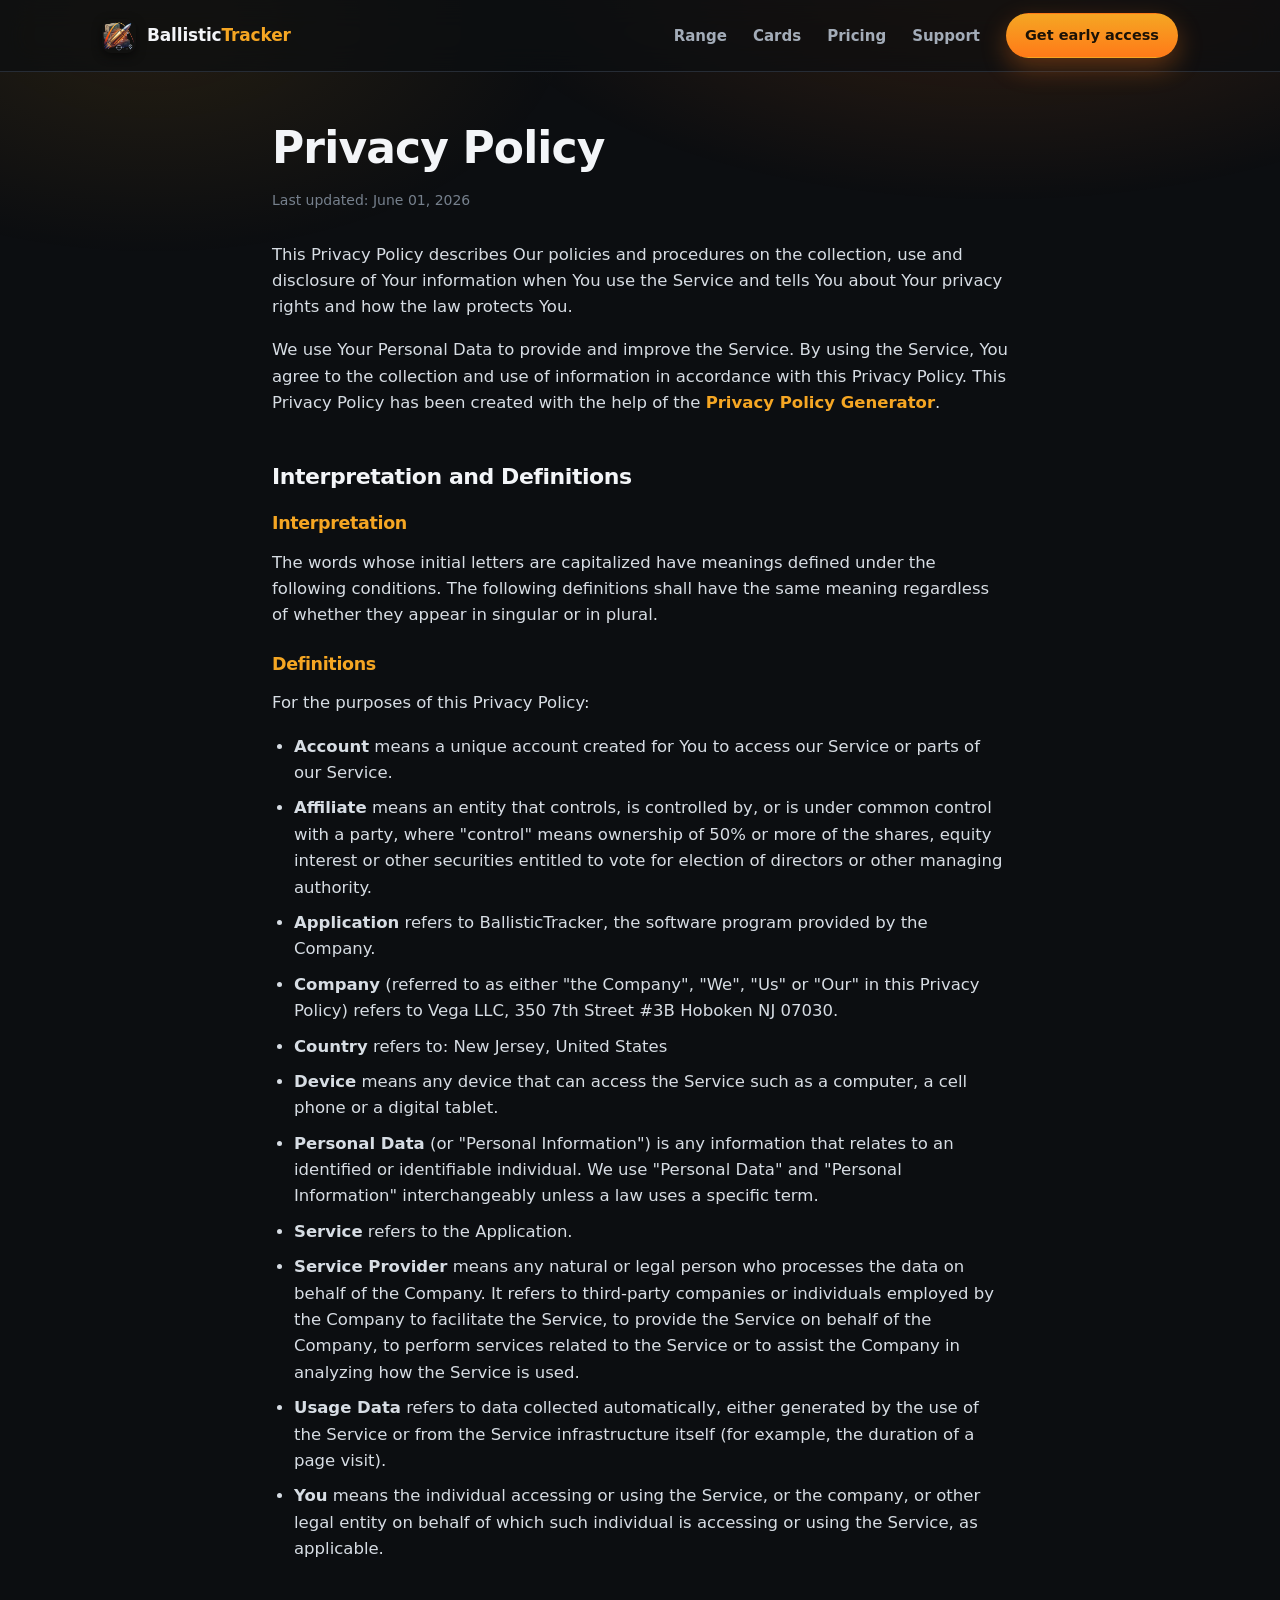
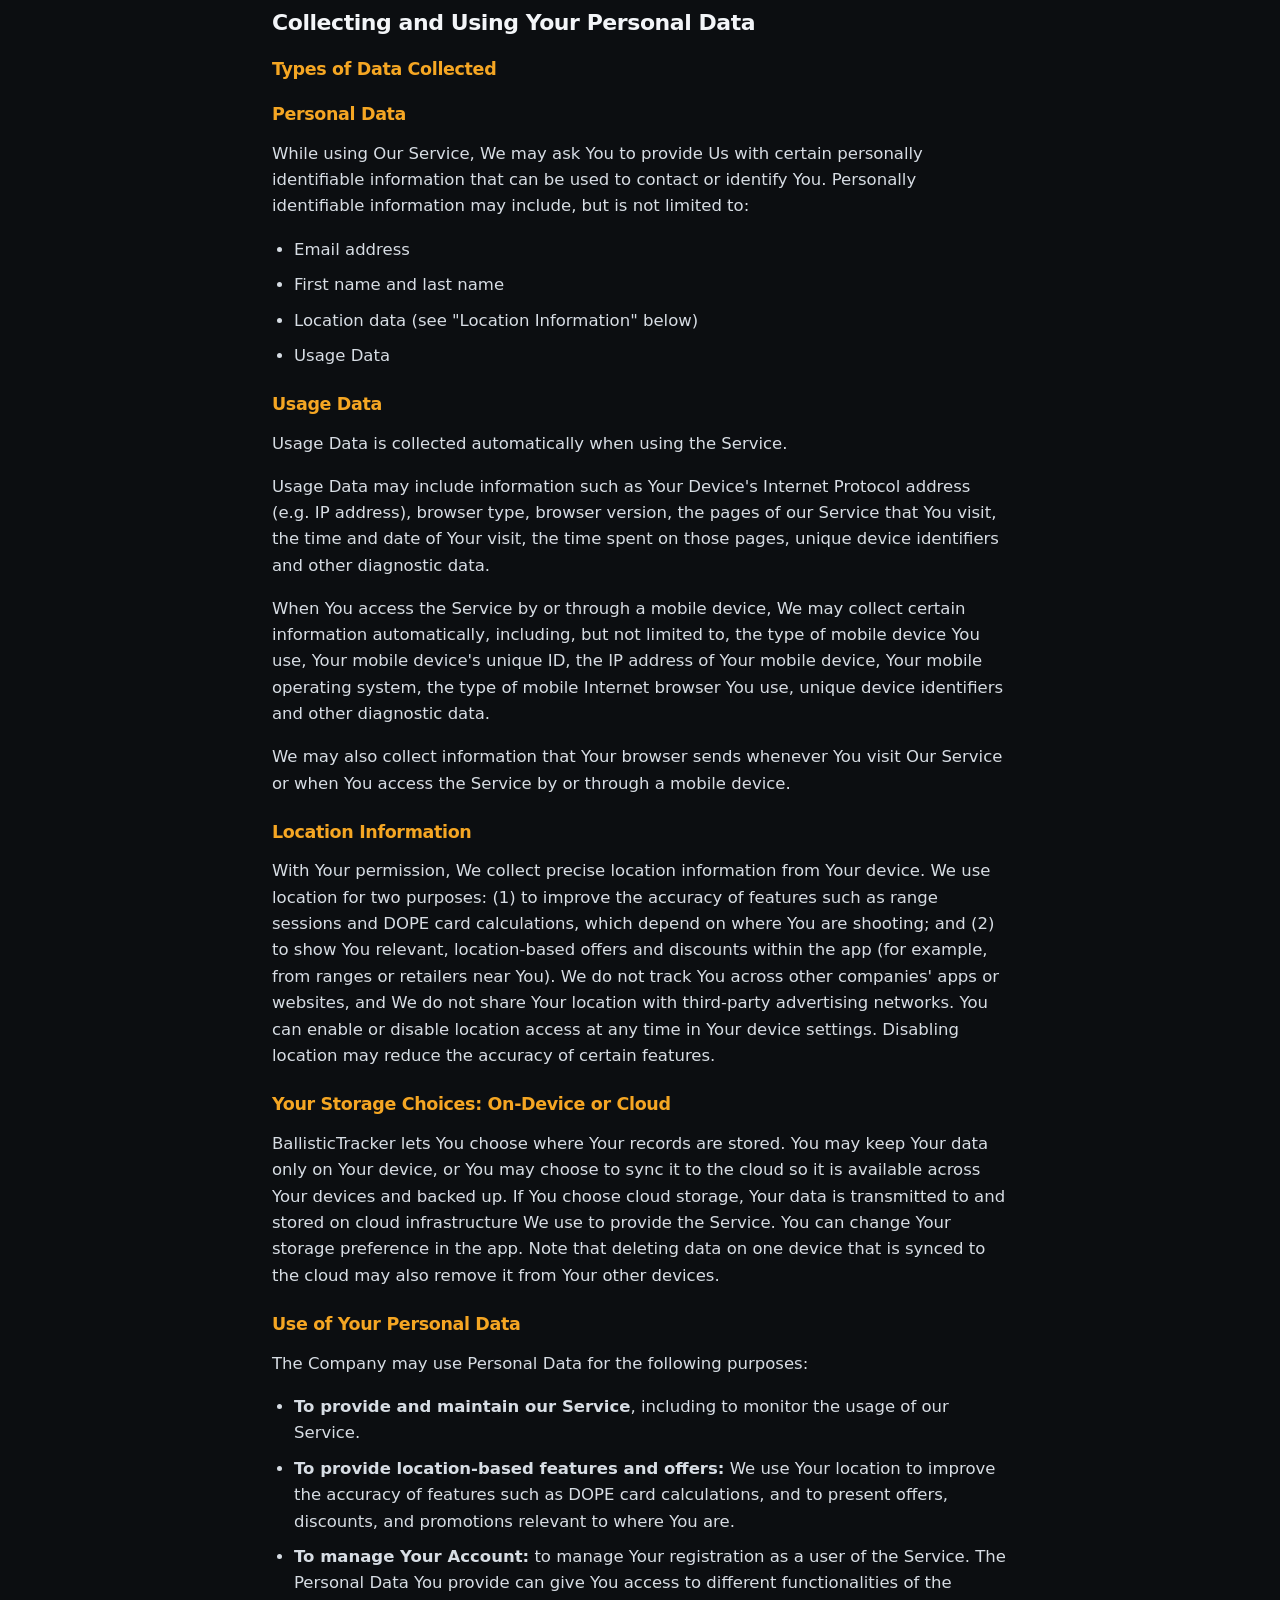
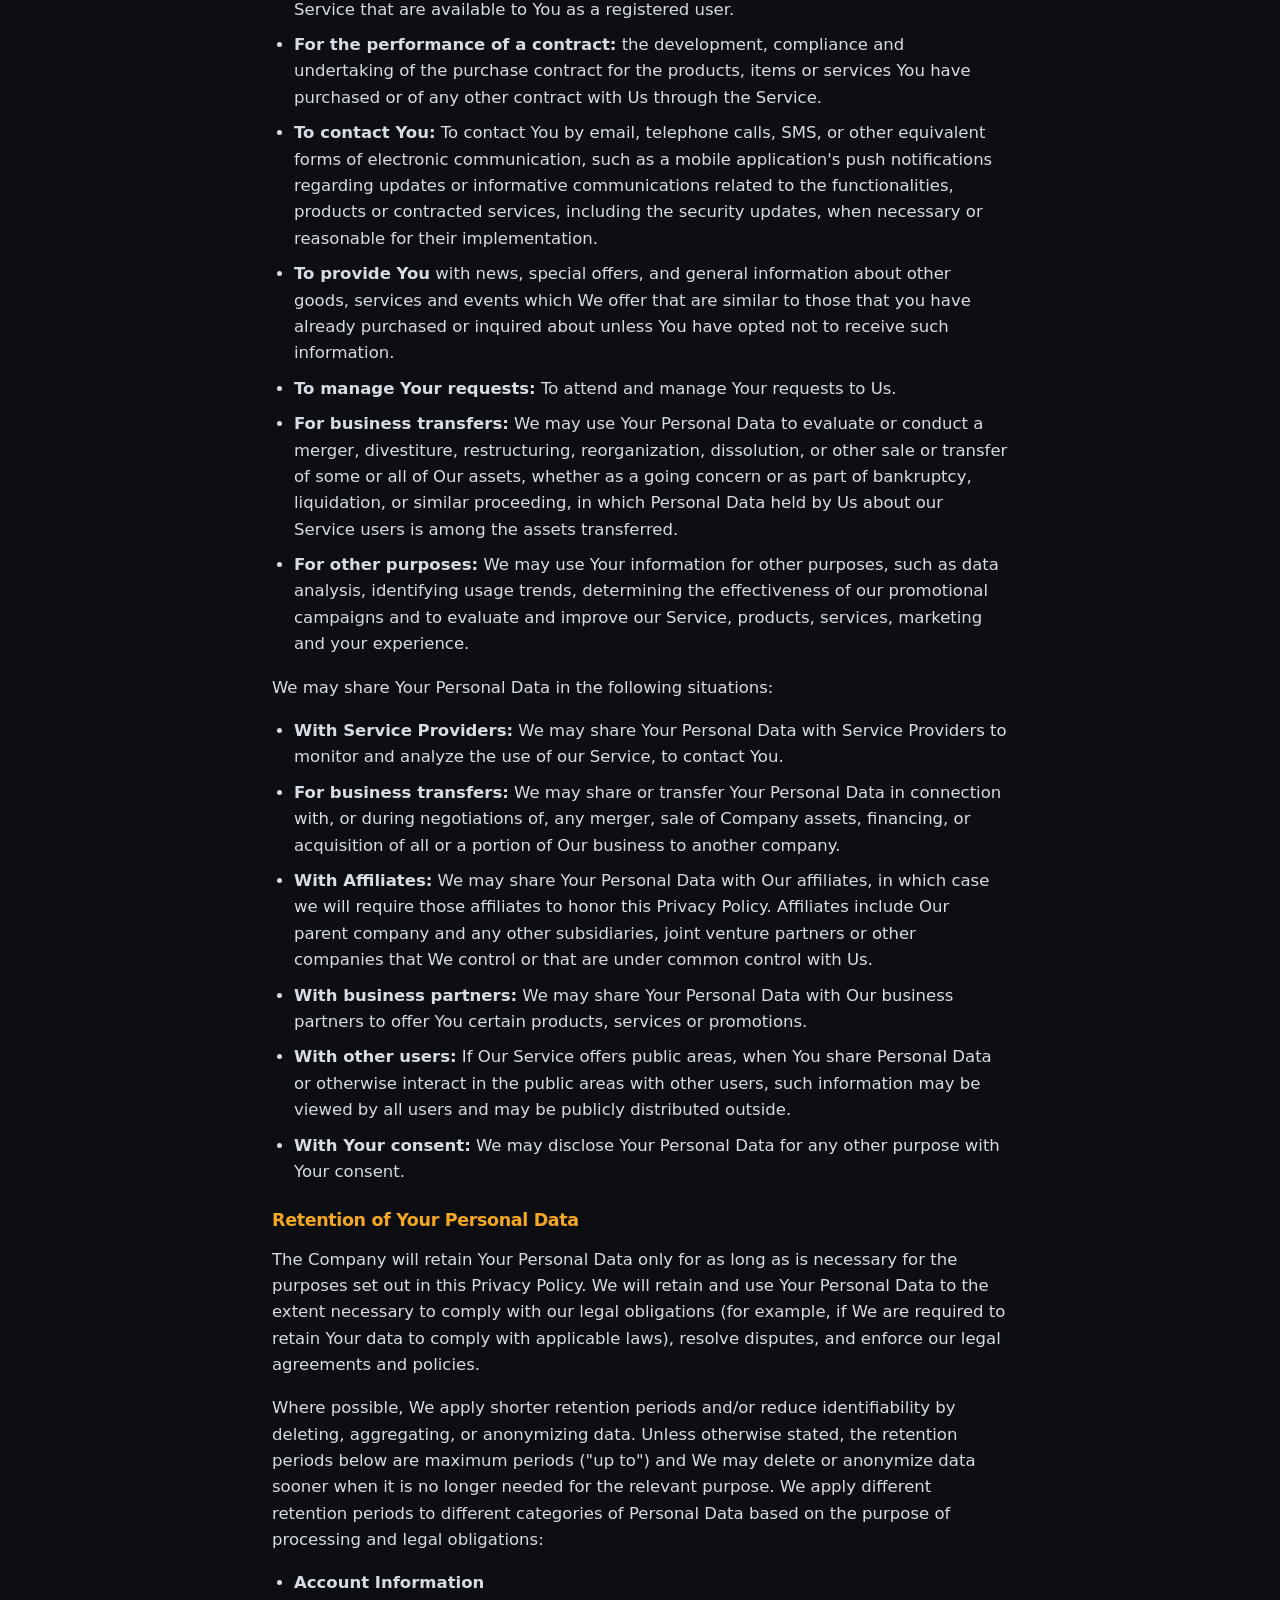
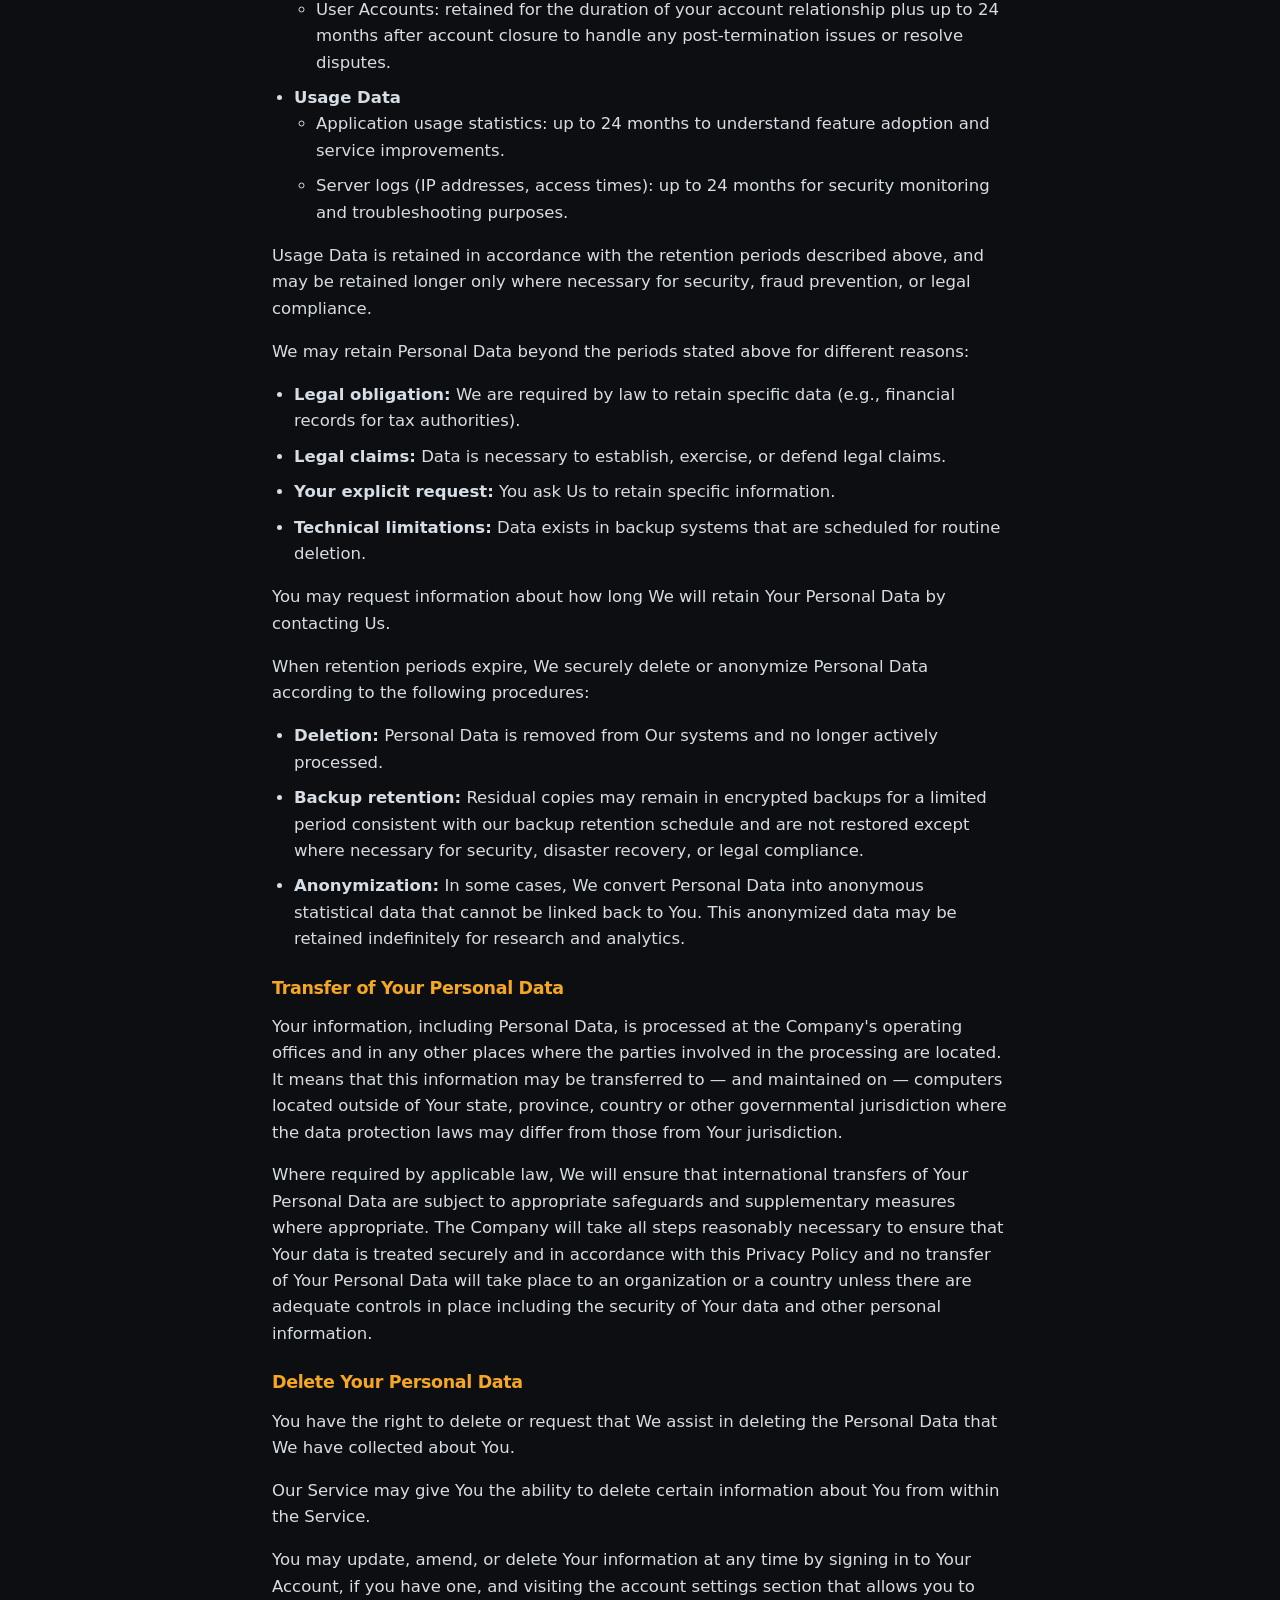
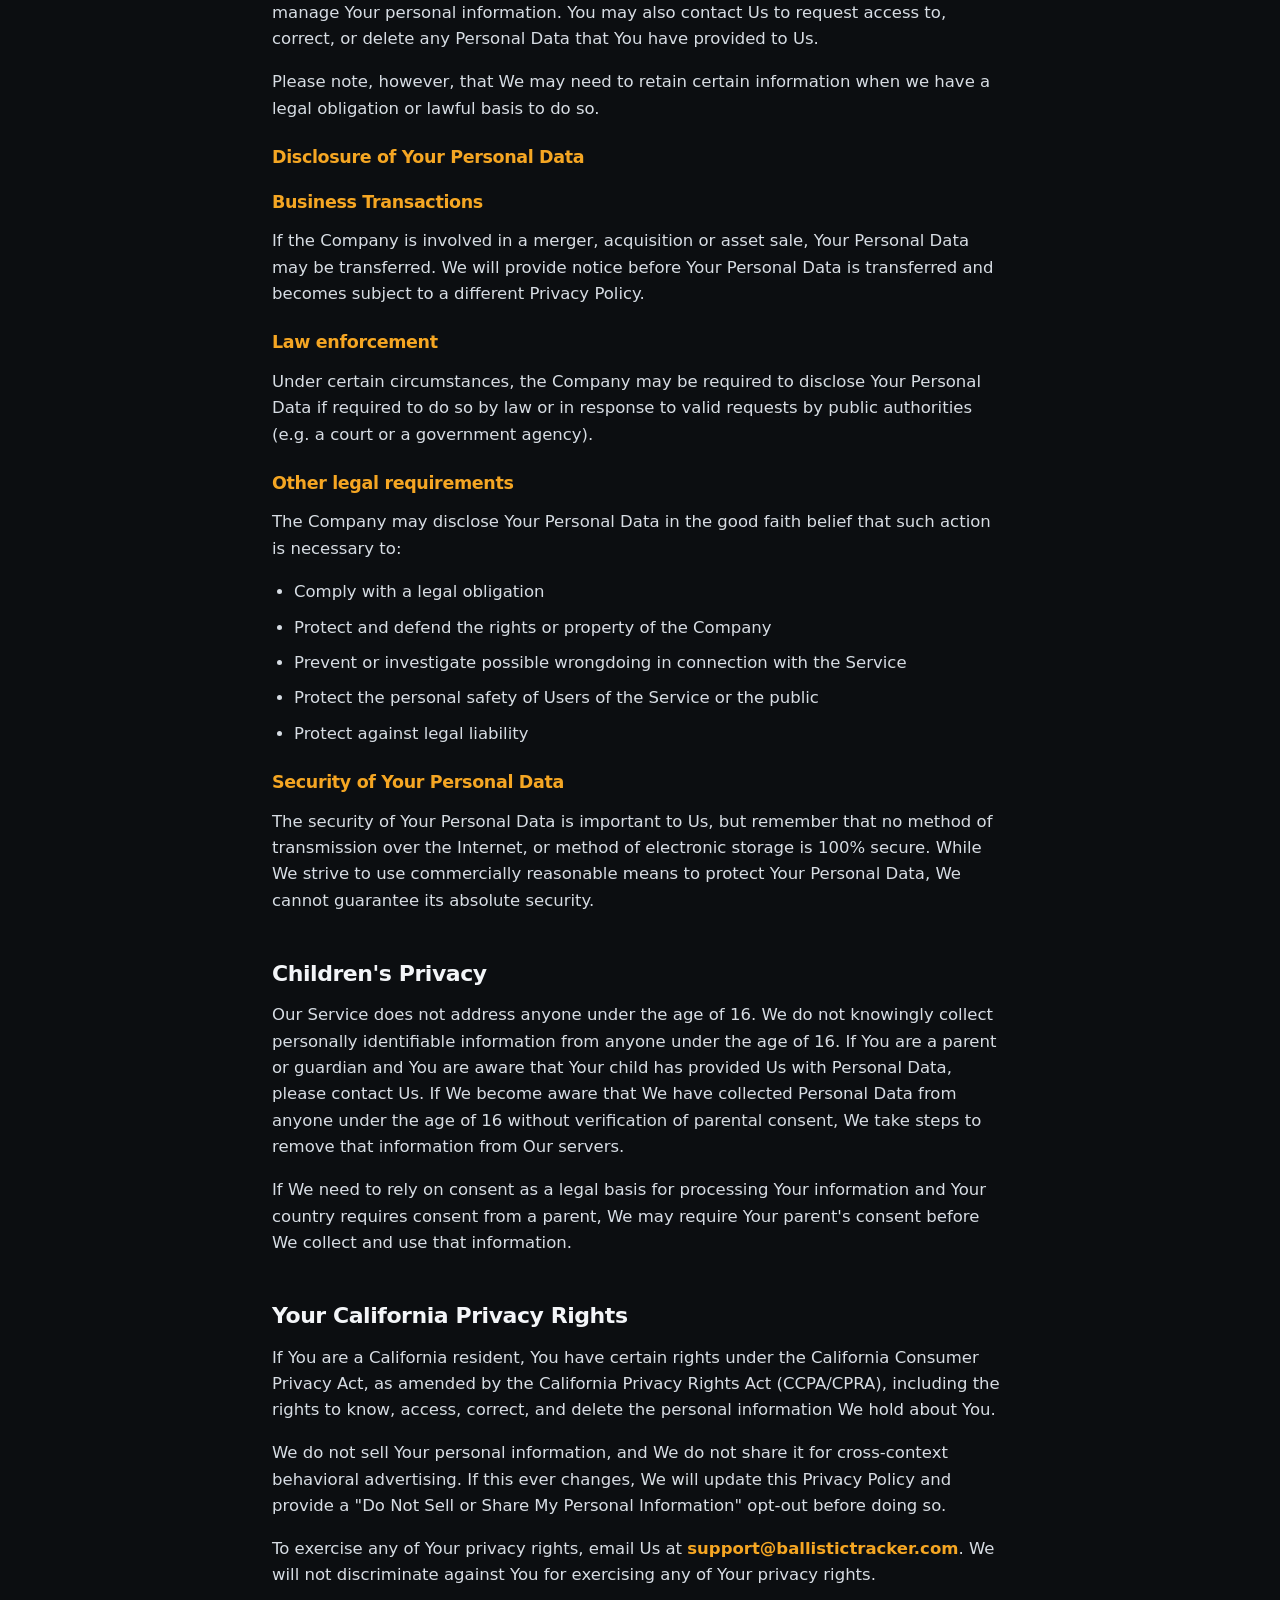
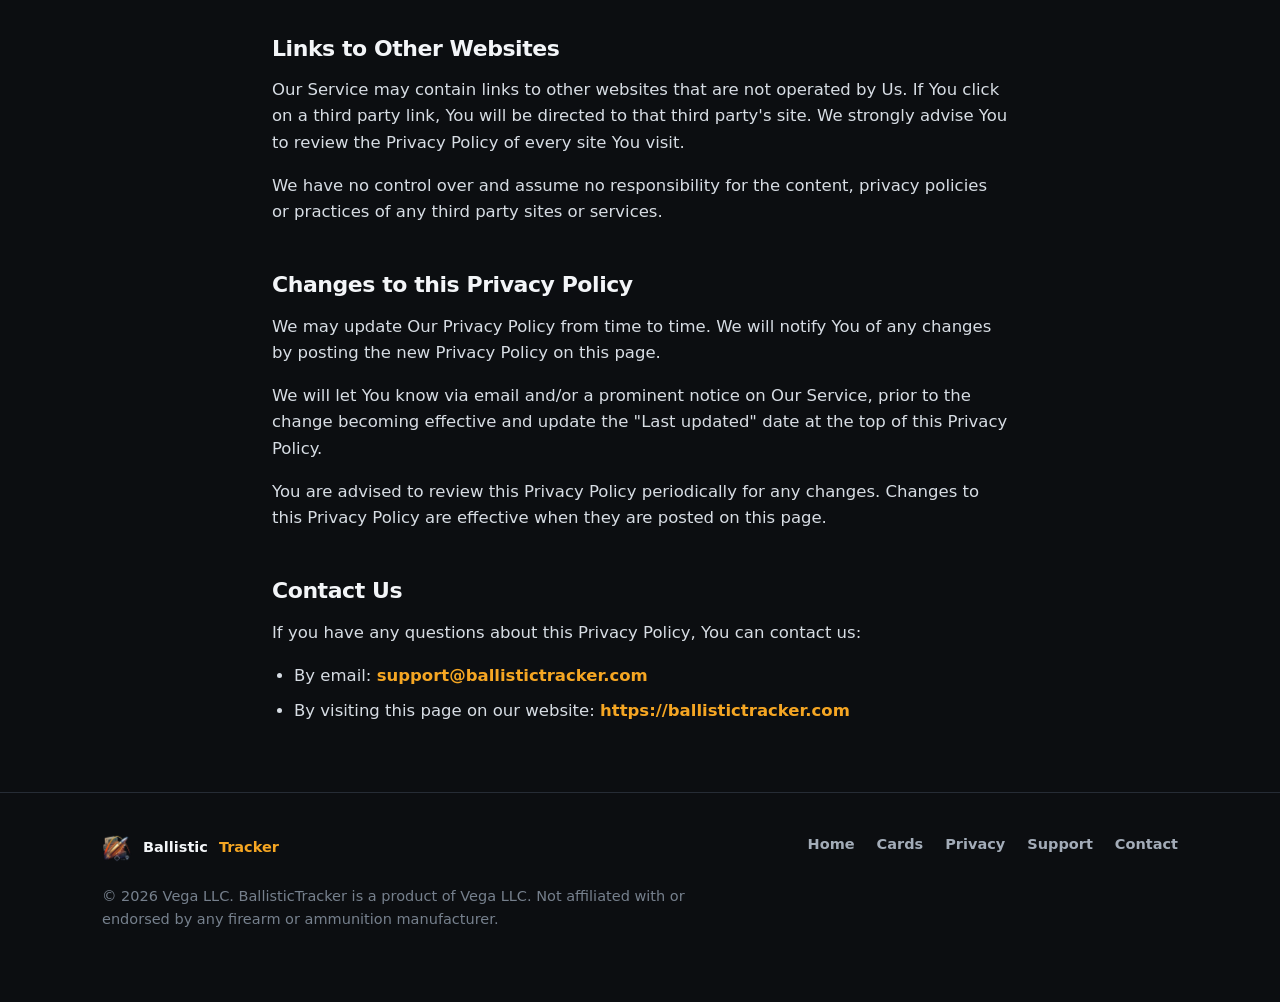
==== privacy.html @ 79dda06a "Relaunch site around range sessions, DOPE cards, and a pre-launch waitlist - Hero: "Your DOPE, prove" ====
<!DOCTYPE html>
<html lang="en">
<head>
  <meta charset="UTF-8" />
  <meta name="viewport" content="width=device-width, initial-scale=1" />
  <title>Privacy Policy — BallisticTracker</title>
  <meta name="description" content="BallisticTracker Privacy Policy — how Vega LLC collects, uses, retains, and protects your information when you use the app." />
  <meta name="theme-color" content="#0c0e11" />
  <link rel="canonical" href="https://ballistictracker.com/privacy.html" />
  <link rel="icon" type="image/png" href="assets/favicon.png" />
  <link rel="apple-touch-icon" href="assets/favicon.png" />
  <meta property="og:title" content="Privacy Policy — BallisticTracker" />
  <meta property="og:description" content="How Vega LLC collects, uses, retains, and protects your information when you use BallisticTracker." />
  <meta property="og:type" content="website" />
  <meta property="og:url" content="https://ballistictracker.com/privacy.html" />
  <meta property="og:image" content="https://ballistictracker.com/assets/og.png" />
  <meta name="twitter:card" content="summary_large_image" />
  <link rel="stylesheet" href="styles.css" />
</head>
<body class="pre-launch">

  <header class="nav">
    <div class="wrap nav-inner">
      <a class="brand" href="/">
        <img src="assets/logo.png" alt="BallisticTracker logo" />
        <span>Ballistic<b>Tracker</b></span>
      </a>
      <nav class="nav-links">
        <a class="lnk" href="/#range">Range</a>
        <a class="lnk" href="/#cards">Cards</a>
        <a class="lnk" href="/#pricing">Pricing</a>
        <a class="lnk" href="support.html">Support</a>
        <a class="btn btn-primary cta-waitlist" href="/#waitlist">Get early access</a>
        <a class="btn btn-primary cta-launched" href="https://apps.apple.com/app/idREPLACE-ME"><svg class="apple" viewBox="0 0 384 512" width="15" height="17" aria-hidden="true"><path fill="currentColor" d="M318.7 268.7c-.2-36.7 16.4-64.4 50-84.8-18.8-26.9-47.2-41.7-84.7-44.6-35.5-2.8-74.3 20.7-88.5 20.7-15 0-49.4-19.7-76.4-19.7C63.3 141.2 4 184.8 4 273.5q0 39.3 14.4 81.2c12.8 36.7 59 126.7 107.2 125.2 25.2-.6 43-17.9 75.8-17.9 31.8 0 48.3 17.9 76.4 17.9 48.6-.7 90.4-82.5 102.6-119.3-65.2-30.7-61.7-90-61.7-91.9zm-56.6-164.2c27.3-32.4 24.8-61.9 24-72.5-24.1 1.4-52 16.4-67.9 34.9-17.5 19.8-27.8 44.3-25.6 71.9 26.1 2 49.9-11.4 69.5-34.3z"/></svg> Download</a>
      </nav>
    </div>
  </header>

  <main class="legal">
    <div class="wrap">
      <h1>Privacy Policy</h1>
      <p class="updated">Last updated: June 01, 2026</p>

      <p>This Privacy Policy describes Our policies and procedures on the collection, use and disclosure of Your information when You use the Service and tells You about Your privacy rights and how the law protects You.</p>
      <p>We use Your Personal Data to provide and improve the Service. By using the Service, You agree to the collection and use of information in accordance with this Privacy Policy. This Privacy Policy has been created with the help of the <a href="https://www.termsfeed.com/privacy-policy-generator/" rel="nofollow">Privacy Policy Generator</a>.</p>

      <h2>Interpretation and Definitions</h2>

      <h3>Interpretation</h3>
      <p>The words whose initial letters are capitalized have meanings defined under the following conditions. The following definitions shall have the same meaning regardless of whether they appear in singular or in plural.</p>

      <h3>Definitions</h3>
      <p>For the purposes of this Privacy Policy:</p>
      <ul>
        <li><strong>Account</strong> means a unique account created for You to access our Service or parts of our Service.</li>
        <li><strong>Affiliate</strong> means an entity that controls, is controlled by, or is under common control with a party, where "control" means ownership of 50% or more of the shares, equity interest or other securities entitled to vote for election of directors or other managing authority.</li>
        <li><strong>Application</strong> refers to BallisticTracker, the software program provided by the Company.</li>
        <li><strong>Company</strong> (referred to as either "the Company", "We", "Us" or "Our" in this Privacy Policy) refers to Vega LLC, 350 7th Street #3B Hoboken NJ 07030.</li>
        <li><strong>Country</strong> refers to: New Jersey, United States</li>
        <li><strong>Device</strong> means any device that can access the Service such as a computer, a cell phone or a digital tablet.</li>
        <li><strong>Personal Data</strong> (or "Personal Information") is any information that relates to an identified or identifiable individual. We use "Personal Data" and "Personal Information" interchangeably unless a law uses a specific term.</li>
        <li><strong>Service</strong> refers to the Application.</li>
        <li><strong>Service Provider</strong> means any natural or legal person who processes the data on behalf of the Company. It refers to third-party companies or individuals employed by the Company to facilitate the Service, to provide the Service on behalf of the Company, to perform services related to the Service or to assist the Company in analyzing how the Service is used.</li>
        <li><strong>Usage Data</strong> refers to data collected automatically, either generated by the use of the Service or from the Service infrastructure itself (for example, the duration of a page visit).</li>
        <li><strong>You</strong> means the individual accessing or using the Service, or the company, or other legal entity on behalf of which such individual is accessing or using the Service, as applicable.</li>
      </ul>

      <h2>Collecting and Using Your Personal Data</h2>

      <h3>Types of Data Collected</h3>

      <h3>Personal Data</h3>
      <p>While using Our Service, We may ask You to provide Us with certain personally identifiable information that can be used to contact or identify You. Personally identifiable information may include, but is not limited to:</p>
      <ul>
        <li>Email address</li>
        <li>First name and last name</li>
        <li>Location data (see "Location Information" below)</li>
        <li>Usage Data</li>
      </ul>

      <h3>Usage Data</h3>
      <p>Usage Data is collected automatically when using the Service.</p>
      <p>Usage Data may include information such as Your Device's Internet Protocol address (e.g. IP address), browser type, browser version, the pages of our Service that You visit, the time and date of Your visit, the time spent on those pages, unique device identifiers and other diagnostic data.</p>
      <p>When You access the Service by or through a mobile device, We may collect certain information automatically, including, but not limited to, the type of mobile device You use, Your mobile device's unique ID, the IP address of Your mobile device, Your mobile operating system, the type of mobile Internet browser You use, unique device identifiers and other diagnostic data.</p>
      <p>We may also collect information that Your browser sends whenever You visit Our Service or when You access the Service by or through a mobile device.</p>

      <h3>Location Information</h3>
      <p>With Your permission, We collect precise location information from Your device. We use location for two purposes: (1) to improve the accuracy of features such as range sessions and DOPE card calculations, which depend on where You are shooting; and (2) to show You relevant, location-based offers and discounts within the app (for example, from ranges or retailers near You). We do not track You across other companies' apps or websites, and We do not share Your location with third-party advertising networks. You can enable or disable location access at any time in Your device settings. Disabling location may reduce the accuracy of certain features.</p>

      <h3>Your Storage Choices: On-Device or Cloud</h3>
      <p>BallisticTracker lets You choose where Your records are stored. You may keep Your data only on Your device, or You may choose to sync it to the cloud so it is available across Your devices and backed up. If You choose cloud storage, Your data is transmitted to and stored on cloud infrastructure We use to provide the Service. You can change Your storage preference in the app. Note that deleting data on one device that is synced to the cloud may also remove it from Your other devices.</p>

      <h3>Use of Your Personal Data</h3>
      <p>The Company may use Personal Data for the following purposes:</p>
      <ul>
        <li><strong>To provide and maintain our Service</strong>, including to monitor the usage of our Service.</li>
        <li><strong>To provide location-based features and offers:</strong> We use Your location to improve the accuracy of features such as DOPE card calculations, and to present offers, discounts, and promotions relevant to where You are.</li>
        <li><strong>To manage Your Account:</strong> to manage Your registration as a user of the Service. The Personal Data You provide can give You access to different functionalities of the Service that are available to You as a registered user.</li>
        <li><strong>For the performance of a contract:</strong> the development, compliance and undertaking of the purchase contract for the products, items or services You have purchased or of any other contract with Us through the Service.</li>
        <li><strong>To contact You:</strong> To contact You by email, telephone calls, SMS, or other equivalent forms of electronic communication, such as a mobile application's push notifications regarding updates or informative communications related to the functionalities, products or contracted services, including the security updates, when necessary or reasonable for their implementation.</li>
        <li><strong>To provide You</strong> with news, special offers, and general information about other goods, services and events which We offer that are similar to those that you have already purchased or inquired about unless You have opted not to receive such information.</li>
        <li><strong>To manage Your requests:</strong> To attend and manage Your requests to Us.</li>
        <li><strong>For business transfers:</strong> We may use Your Personal Data to evaluate or conduct a merger, divestiture, restructuring, reorganization, dissolution, or other sale or transfer of some or all of Our assets, whether as a going concern or as part of bankruptcy, liquidation, or similar proceeding, in which Personal Data held by Us about our Service users is among the assets transferred.</li>
        <li><strong>For other purposes:</strong> We may use Your information for other purposes, such as data analysis, identifying usage trends, determining the effectiveness of our promotional campaigns and to evaluate and improve our Service, products, services, marketing and your experience.</li>
      </ul>

      <p>We may share Your Personal Data in the following situations:</p>
      <ul>
        <li><strong>With Service Providers:</strong> We may share Your Personal Data with Service Providers to monitor and analyze the use of our Service, to contact You.</li>
        <li><strong>For business transfers:</strong> We may share or transfer Your Personal Data in connection with, or during negotiations of, any merger, sale of Company assets, financing, or acquisition of all or a portion of Our business to another company.</li>
        <li><strong>With Affiliates:</strong> We may share Your Personal Data with Our affiliates, in which case we will require those affiliates to honor this Privacy Policy. Affiliates include Our parent company and any other subsidiaries, joint venture partners or other companies that We control or that are under common control with Us.</li>
        <li><strong>With business partners:</strong> We may share Your Personal Data with Our business partners to offer You certain products, services or promotions.</li>
        <li><strong>With other users:</strong> If Our Service offers public areas, when You share Personal Data or otherwise interact in the public areas with other users, such information may be viewed by all users and may be publicly distributed outside.</li>
        <li><strong>With Your consent:</strong> We may disclose Your Personal Data for any other purpose with Your consent.</li>
      </ul>

      <h3>Retention of Your Personal Data</h3>
      <p>The Company will retain Your Personal Data only for as long as is necessary for the purposes set out in this Privacy Policy. We will retain and use Your Personal Data to the extent necessary to comply with our legal obligations (for example, if We are required to retain Your data to comply with applicable laws), resolve disputes, and enforce our legal agreements and policies.</p>
      <p>Where possible, We apply shorter retention periods and/or reduce identifiability by deleting, aggregating, or anonymizing data. Unless otherwise stated, the retention periods below are maximum periods ("up to") and We may delete or anonymize data sooner when it is no longer needed for the relevant purpose. We apply different retention periods to different categories of Personal Data based on the purpose of processing and legal obligations:</p>
      <ul>
        <li><strong>Account Information</strong>
          <ul>
            <li>User Accounts: retained for the duration of your account relationship plus up to 24 months after account closure to handle any post-termination issues or resolve disputes.</li>
          </ul>
        </li>
        <li><strong>Usage Data</strong>
          <ul>
            <li>Application usage statistics: up to 24 months to understand feature adoption and service improvements.</li>
            <li>Server logs (IP addresses, access times): up to 24 months for security monitoring and troubleshooting purposes.</li>
          </ul>
        </li>
      </ul>
      <p>Usage Data is retained in accordance with the retention periods described above, and may be retained longer only where necessary for security, fraud prevention, or legal compliance.</p>
      <p>We may retain Personal Data beyond the periods stated above for different reasons:</p>
      <ul>
        <li><strong>Legal obligation:</strong> We are required by law to retain specific data (e.g., financial records for tax authorities).</li>
        <li><strong>Legal claims:</strong> Data is necessary to establish, exercise, or defend legal claims.</li>
        <li><strong>Your explicit request:</strong> You ask Us to retain specific information.</li>
        <li><strong>Technical limitations:</strong> Data exists in backup systems that are scheduled for routine deletion.</li>
      </ul>
      <p>You may request information about how long We will retain Your Personal Data by contacting Us.</p>
      <p>When retention periods expire, We securely delete or anonymize Personal Data according to the following procedures:</p>
      <ul>
        <li><strong>Deletion:</strong> Personal Data is removed from Our systems and no longer actively processed.</li>
        <li><strong>Backup retention:</strong> Residual copies may remain in encrypted backups for a limited period consistent with our backup retention schedule and are not restored except where necessary for security, disaster recovery, or legal compliance.</li>
        <li><strong>Anonymization:</strong> In some cases, We convert Personal Data into anonymous statistical data that cannot be linked back to You. This anonymized data may be retained indefinitely for research and analytics.</li>
      </ul>

      <h3>Transfer of Your Personal Data</h3>
      <p>Your information, including Personal Data, is processed at the Company's operating offices and in any other places where the parties involved in the processing are located. It means that this information may be transferred to — and maintained on — computers located outside of Your state, province, country or other governmental jurisdiction where the data protection laws may differ from those from Your jurisdiction.</p>
      <p>Where required by applicable law, We will ensure that international transfers of Your Personal Data are subject to appropriate safeguards and supplementary measures where appropriate. The Company will take all steps reasonably necessary to ensure that Your data is treated securely and in accordance with this Privacy Policy and no transfer of Your Personal Data will take place to an organization or a country unless there are adequate controls in place including the security of Your data and other personal information.</p>

      <h3>Delete Your Personal Data</h3>
      <p>You have the right to delete or request that We assist in deleting the Personal Data that We have collected about You.</p>
      <p>Our Service may give You the ability to delete certain information about You from within the Service.</p>
      <p>You may update, amend, or delete Your information at any time by signing in to Your Account, if you have one, and visiting the account settings section that allows you to manage Your personal information. You may also contact Us to request access to, correct, or delete any Personal Data that You have provided to Us.</p>
      <p>Please note, however, that We may need to retain certain information when we have a legal obligation or lawful basis to do so.</p>

      <h3>Disclosure of Your Personal Data</h3>

      <h3>Business Transactions</h3>
      <p>If the Company is involved in a merger, acquisition or asset sale, Your Personal Data may be transferred. We will provide notice before Your Personal Data is transferred and becomes subject to a different Privacy Policy.</p>

      <h3>Law enforcement</h3>
      <p>Under certain circumstances, the Company may be required to disclose Your Personal Data if required to do so by law or in response to valid requests by public authorities (e.g. a court or a government agency).</p>

      <h3>Other legal requirements</h3>
      <p>The Company may disclose Your Personal Data in the good faith belief that such action is necessary to:</p>
      <ul>
        <li>Comply with a legal obligation</li>
        <li>Protect and defend the rights or property of the Company</li>
        <li>Prevent or investigate possible wrongdoing in connection with the Service</li>
        <li>Protect the personal safety of Users of the Service or the public</li>
        <li>Protect against legal liability</li>
      </ul>

      <h3>Security of Your Personal Data</h3>
      <p>The security of Your Personal Data is important to Us, but remember that no method of transmission over the Internet, or method of electronic storage is 100% secure. While We strive to use commercially reasonable means to protect Your Personal Data, We cannot guarantee its absolute security.</p>

      <h2>Children's Privacy</h2>
      <p>Our Service does not address anyone under the age of 16. We do not knowingly collect personally identifiable information from anyone under the age of 16. If You are a parent or guardian and You are aware that Your child has provided Us with Personal Data, please contact Us. If We become aware that We have collected Personal Data from anyone under the age of 16 without verification of parental consent, We take steps to remove that information from Our servers.</p>
      <p>If We need to rely on consent as a legal basis for processing Your information and Your country requires consent from a parent, We may require Your parent's consent before We collect and use that information.</p>

      <h2>Your California Privacy Rights</h2>
      <p>If You are a California resident, You have certain rights under the California Consumer Privacy Act, as amended by the California Privacy Rights Act (CCPA/CPRA), including the rights to know, access, correct, and delete the personal information We hold about You.</p>
      <p>We do not sell Your personal information, and We do not share it for cross-context behavioral advertising. If this ever changes, We will update this Privacy Policy and provide a "Do Not Sell or Share My Personal Information" opt-out before doing so.</p>
      <p>To exercise any of Your privacy rights, email Us at <a href="mailto:support@ballistictracker.com">support@ballistictracker.com</a>. We will not discriminate against You for exercising any of Your privacy rights.</p>

      <h2>Links to Other Websites</h2>
      <p>Our Service may contain links to other websites that are not operated by Us. If You click on a third party link, You will be directed to that third party's site. We strongly advise You to review the Privacy Policy of every site You visit.</p>
      <p>We have no control over and assume no responsibility for the content, privacy policies or practices of any third party sites or services.</p>

      <h2>Changes to this Privacy Policy</h2>
      <p>We may update Our Privacy Policy from time to time. We will notify You of any changes by posting the new Privacy Policy on this page.</p>
      <p>We will let You know via email and/or a prominent notice on Our Service, prior to the change becoming effective and update the "Last updated" date at the top of this Privacy Policy.</p>
      <p>You are advised to review this Privacy Policy periodically for any changes. Changes to this Privacy Policy are effective when they are posted on this page.</p>

      <h2>Contact Us</h2>
      <p>If you have any questions about this Privacy Policy, You can contact us:</p>
      <ul>
        <li>By email: <a href="mailto:support@ballistictracker.com">support@ballistictracker.com</a></li>
        <li>By visiting this page on our website: <a href="https://ballistictracker.com">https://ballistictracker.com</a></li>
      </ul>
    </div>
  </main>

  <footer>
    <div class="wrap">
      <div class="foot-grid">
        <div class="foot-brand"><img src="assets/logo.png" alt="" /> Ballistic<span style="color:var(--accent)">Tracker</span></div>
        <div class="foot-links">
          <a href="/">Home</a>
          <a href="/#cards">Cards</a>
          <a href="privacy.html">Privacy</a>
          <a href="support.html">Support</a>
          <a href="mailto:support@ballistictracker.com">Contact</a>
        </div>
      </div>
      <p class="foot-fine">© 2026 Vega LLC. BallisticTracker is a product of Vega LLC. Not affiliated with or endorsed by any firearm or ammunition manufacturer.</p>
    </div>
  </footer>

</body>
</html>
---- styles.css ----
/* =========================================================================
   BallisticTracker — site styles
   Dark tactical theme · amber/orange accents · matches the iOS app.
   Single stylesheet, no dependencies.
   ========================================================================= */

:root {
  --bg:        #0c0e11;
  --bg-2:      #121519;
  --card:      #171b21;
  --card-2:    #1d222a;
  --line:      #262c35;
  --line-2:    #333b46;
  --accent:    #f5a623;   /* amber  */
  --accent-2:  #ff7a18;   /* orange */
  --accent-soft: rgba(245, 166, 35, .14);
  --green:     #34c759;
  --text:      #f3f5f8;
  --muted:     #a3acb8;
  --muted-2:   #76808d;
  --radius:    16px;
  --radius-sm: 11px;
  --maxw:      1120px;
  --ease:      cubic-bezier(.22, .61, .36, 1);
  --shadow:    0 18px 50px rgba(0, 0, 0, .45);
}

* { box-sizing: border-box; }

html { scroll-behavior: smooth; -webkit-text-size-adjust: 100%; }

body {
  margin: 0;
  background: var(--bg);
  color: var(--text);
  font-family: -apple-system, BlinkMacSystemFont, "SF Pro Text", "Segoe UI",
               system-ui, Roboto, Helvetica, Arial, sans-serif;
  font-size: 17px;
  line-height: 1.6;
  -webkit-font-smoothing: antialiased;
  text-rendering: optimizeLegibility;
  overflow-x: hidden;
}

/* Ambient glow behind the page top */
body::before {
  content: "";
  position: fixed;
  inset: 0 0 auto 0;
  height: 620px;
  background:
    radial-gradient(900px 420px at 78% -8%, rgba(255, 122, 24, .16), transparent 60%),
    radial-gradient(760px 420px at 12% 4%, rgba(245, 166, 35, .10), transparent 55%);
  pointer-events: none;
  z-index: 0;
}

img { max-width: 100%; display: block; }

a { color: var(--accent); text-decoration: none; }
a:hover { color: var(--accent-2); }

h1, h2, h3 {
  line-height: 1.08;
  letter-spacing: -.02em;
  margin: 0 0 .4em;
  font-weight: 800;
}

.wrap { width: 100%; max-width: var(--maxw); margin: 0 auto; padding: 0 22px; position: relative; z-index: 1; }

.eyebrow {
  display: inline-flex;
  align-items: center;
  gap: 9px;
  font-size: 12.5px;
  font-weight: 700;
  letter-spacing: .14em;
  text-transform: uppercase;
  color: var(--accent);
  background: var(--accent-soft);
  border: 1px solid rgba(245, 166, 35, .3);
  padding: 7px 13px;
  border-radius: 999px;
}
.eyebrow .dot { width: 7px; height: 7px; border-radius: 50%; background: var(--green); box-shadow: 0 0 0 4px rgba(52, 199, 89, .18); }

.muted { color: var(--muted); }

/* ---------- Buttons ---------- */
.btn {
  display: inline-flex;
  align-items: center;
  justify-content: center;
  gap: 10px;
  font-weight: 700;
  font-size: 16px;
  padding: 14px 24px;
  border-radius: 999px;
  border: 1px solid transparent;
  cursor: pointer;
  transition: transform .15s var(--ease), box-shadow .2s var(--ease), background .2s;
  white-space: nowrap;
}
.btn-primary {
  color: #1b1206;
  background: linear-gradient(180deg, var(--accent) 0%, var(--accent-2) 100%);
  box-shadow: 0 10px 26px rgba(255, 122, 24, .32);
}
.btn-primary:hover { transform: translateY(-2px); box-shadow: 0 16px 34px rgba(255, 122, 24, .42); color: #1b1206; }
.btn-ghost {
  color: var(--text);
  background: rgba(255, 255, 255, .04);
  border-color: var(--line-2);
}
.btn-ghost:hover { background: rgba(255, 255, 255, .08); color: var(--text); transform: translateY(-2px); }
.btn .apple { width: 15px; height: 17px; vertical-align: middle; }

/* ---------- Header ---------- */
header.nav {
  position: sticky;
  top: 0;
  z-index: 50;
  backdrop-filter: saturate(140%) blur(14px);
  -webkit-backdrop-filter: saturate(140%) blur(14px);
  background: rgba(12, 14, 17, .72);
  border-bottom: 1px solid var(--line);
}
.nav-inner { display: flex; align-items: center; justify-content: space-between; gap: 18px; padding-top: 13px; padding-bottom: 13px; }
.brand { display: flex; align-items: center; gap: 11px; font-weight: 800; letter-spacing: -.01em; color: var(--text); font-size: 17px; }
.brand img { width: 34px; height: 34px; border-radius: 9px; box-shadow: 0 3px 10px rgba(0,0,0,.5); }
.brand b { color: var(--accent); }
.nav-links { display: flex; align-items: center; gap: 26px; }
.nav-links a.lnk { color: var(--muted); font-weight: 600; font-size: 15px; }
.nav-links a.lnk:hover { color: var(--text); }
.nav-links .btn { padding: 10px 18px; font-size: 14.5px; }

/* ---------- Hero ---------- */
.hero { padding: 64px 0 24px; }
.hero-grid { display: grid; grid-template-columns: 1.05fr .95fr; gap: 40px; align-items: center; }
.hero h1 { font-size: clamp(38px, 6vw, 62px); margin-top: 18px; }
.hero h1 .grad {
  background: linear-gradient(100deg, var(--accent) 10%, var(--accent-2) 90%);
  -webkit-background-clip: text; background-clip: text; -webkit-text-fill-color: transparent;
}
.hero p.lede { font-size: clamp(17px, 2.1vw, 20px); color: var(--muted); max-width: 36ch; margin: 0 0 28px; }
.hero-cta { display: flex; flex-wrap: wrap; gap: 14px; align-items: center; }
.hero-note { font-size: 14px; color: var(--muted-2); margin-top: 16px; }
.hero-note b { color: var(--muted); font-weight: 600; }

/* Phone frame */
.phone {
  position: relative;
  margin: 0 auto;
  width: clamp(220px, 30vw, 290px);
  border-radius: 40px;
  padding: 11px;
  background: linear-gradient(160deg, #20252d, #0c0e11);
  border: 1px solid var(--line-2);
  box-shadow: var(--shadow), 0 0 0 1px rgba(245,166,35,.08), 0 0 70px rgba(255,122,24,.18);
}
.phone img { border-radius: 30px; width: 100%; }
.phone::after { /* speaker notch */
  content: ""; position: absolute; top: 20px; left: 50%; transform: translateX(-50%);
  width: 92px; height: 7px; border-radius: 999px; background: #05060800; box-shadow: none;
}
.hero .phone { transform: rotate(2.2deg); }

/* ---------- Sections ---------- */
section { padding: 60px 0; position: relative; z-index: 1; }
.section-head { max-width: 620px; margin-bottom: 38px; }
.section-head.center { margin-left: auto; margin-right: auto; text-align: center; }
.section-head h2 { font-size: clamp(28px, 4vw, 40px); }
.section-head p { color: var(--muted); font-size: 18px; margin: 0; }
.kicker { font-size: 13px; font-weight: 700; letter-spacing: .16em; text-transform: uppercase; color: var(--accent); margin-bottom: 12px; }

/* Feature split (text + phone) */
.split { display: grid; grid-template-columns: 1fr 1fr; gap: 46px; align-items: center; }
.split.flip .split-media { order: 2; }

/* Feature cards */
.cards { display: grid; grid-template-columns: repeat(auto-fit, minmax(238px, 1fr)); gap: 18px; }
.card {
  background: linear-gradient(180deg, var(--card), var(--card-2));
  border: 1px solid var(--line);
  border-radius: var(--radius);
  padding: 22px;
  transition: transform .2s var(--ease), border-color .2s, box-shadow .2s;
}
.card:hover { transform: translateY(-3px); border-color: rgba(245,166,35,.35); box-shadow: 0 14px 34px rgba(0,0,0,.4); }
.card .ico {
  width: 44px; height: 44px; border-radius: 12px; display: grid; place-items: center;
  background: var(--accent-soft); border: 1px solid rgba(245,166,35,.28);
  font-size: 22px; margin-bottom: 14px;
}
.card h3 { font-size: 18.5px; margin-bottom: 6px; }
.card p { color: var(--muted); font-size: 15.5px; margin: 0; }

/* ---------- Privacy band ---------- */
.band {
  background: linear-gradient(180deg, rgba(245,166,35,.07), rgba(255,122,24,.04));
  border: 1px solid rgba(245,166,35,.22);
  border-radius: 22px;
  padding: 44px;
  text-align: center;
}
.band .ico-lg { font-size: 34px; }
.band h2 { font-size: clamp(26px, 3.4vw, 34px); margin-top: 10px; }
.band p { color: var(--muted); max-width: 62ch; margin: 0 auto; font-size: 17.5px; }
.pill-row { display: flex; flex-wrap: wrap; gap: 10px; justify-content: center; margin-top: 24px; }
.pill {
  font-size: 14px; font-weight: 600; color: var(--text);
  background: rgba(255,255,255,.04); border: 1px solid var(--line-2);
  padding: 8px 15px; border-radius: 999px;
}
.pill .chk { color: var(--green); font-weight: 800; margin-right: 7px; }

/* ---------- Final CTA ---------- */
.cta-final { text-align: center; }
.cta-final .box {
  background: linear-gradient(180deg, var(--card), var(--bg-2));
  border: 1px solid var(--line);
  border-radius: 24px;
  padding: 54px 28px;
  box-shadow: var(--shadow);
}
.cta-final h2 { font-size: clamp(28px, 4vw, 42px); }
.cta-final p { color: var(--muted); max-width: 48ch; margin: 0 auto 26px; }

/* ---------- Footer ---------- */
footer {
  border-top: 1px solid var(--line);
  padding: 40px 0 56px;
  margin-top: 20px;
  color: var(--muted-2);
  font-size: 14.5px;
  position: relative; z-index: 1;
}
.foot-grid { display: flex; flex-wrap: wrap; gap: 24px 40px; justify-content: space-between; align-items: flex-start; }
.foot-brand { display: flex; align-items: center; gap: 11px; color: var(--text); font-weight: 800; }
.foot-brand img { width: 30px; height: 30px; border-radius: 8px; }
.foot-links { display: flex; flex-wrap: wrap; gap: 22px; }
.foot-links a { color: var(--muted); font-weight: 600; }
.foot-links a:hover { color: var(--accent); }
.foot-fine { margin-top: 22px; max-width: 70ch; line-height: 1.6; }

/* ---------- Legal / content pages ---------- */
.legal { padding: 52px 0 30px; }
.legal .wrap { max-width: 780px; }
.legal h1 { font-size: clamp(30px, 5vw, 44px); }
.legal .updated { color: var(--muted-2); font-size: 14px; margin-bottom: 30px; }
.legal h2 { font-size: 22px; margin-top: 40px; padding-top: 8px; }
.legal h3 { font-size: 17.5px; margin-top: 26px; color: var(--accent); }
.legal p, .legal li { color: #d7dde4; font-size: 16.5px; }
.legal ul { padding-left: 22px; }
.legal li { margin-bottom: 9px; }
.legal a { font-weight: 600; }
.legal .summary {
  background: var(--card); border: 1px solid var(--line);
  border-left: 3px solid var(--accent);
  border-radius: 12px; padding: 18px 22px; margin: 26px 0;
}
.legal .summary p { margin: 0; color: var(--text); }
.faq { margin-top: 10px; }
.faq .q {
  background: linear-gradient(180deg, var(--card), var(--card-2));
  border: 1px solid var(--line); border-radius: 14px;
  padding: 20px 22px; margin-bottom: 14px;
}
.faq .q h3 { margin: 0 0 8px; color: var(--text); font-size: 18px; }
.faq .q p { margin: 0; color: var(--muted); }

/* ---------- Launch toggle ---------- */
/* <body class="pre-launch"> shows waitlist CTAs; <body class="launched"> shows App Store CTAs. */
.pre-launch .cta-launched { display: none !important; }
.launched   .cta-waitlist { display: none !important; }

/* ---------- Waitlist ---------- */
.waitlist { margin-top: 22px; }
.waitlist .sender-form-field { min-height: 56px; }
.waitlist-note { font-size: 14px; color: var(--muted-2); margin: 12px 0 0; max-width: 46ch; }
.waitlist-note b { color: var(--muted); font-weight: 600; }
.waitlist-fallback { display: none; }
.waitlist.no-render .waitlist-fallback { display: inline-flex; }
.waitlist.no-render .sender-form-field { display: none; }

/* ---------- Hero stack (phone + paper card) ---------- */
.hero-stack { position: relative; width: min(100%, 520px); margin: 0 auto; padding-bottom: 96px; }
.hero-stack .phone { margin: 0 0 0 auto; }
.hero-card { position: absolute; left: 0; bottom: 0; width: min(100%, 420px); transform: rotate(-2deg); transform-origin: bottom left; animation: cardIn .7s var(--ease) .15s both; }
@keyframes cardIn { from { opacity: 0; transform: translateY(18px) rotate(-1deg); } to { opacity: 1; transform: translateY(0) rotate(-2deg); } }
@media (prefers-reduced-motion: reduce) { .hero-card { animation: none; } }

/* ---------- Paper cards (printed-card look; palette is the card's own, not the site theme) ---------- */
.paper {
  --card-bg: #f8f6f0; --card-ink: #14171a; --card-line: #22262a; --card-rule: #9a978f; --card-fill: #e6e3da;
  background: var(--card-bg); color: var(--card-ink); border: 1.5px solid var(--card-line);
  box-shadow: 0 18px 40px rgba(0,0,0,.55);
  font-family: "IBM Plex Mono", ui-monospace, SFMono-Regular, Menlo, monospace;
  border-radius: 3px; overflow: hidden;
}
.paper .ttl { font-family: "Saira Condensed", Impact, "Arial Narrow", sans-serif; font-weight: 700; letter-spacing: .04em; text-transform: uppercase; }
.paper .mark { font-size: 9.5px; letter-spacing: .14em; color: #6f6c65; text-transform: uppercase; }
.paper table.d { border-collapse: collapse; width: 100%; font-variant-numeric: tabular-nums; }
.paper table.d th, .paper table.d td { border: 1px solid var(--card-rule); padding: 4px 5px; text-align: center; font-size: 11.5px; }
.paper table.d th { background: var(--card-fill); font-weight: 600; font-size: 9.5px; letter-spacing: .06em; text-transform: uppercase; }
.paper table.d th.lab { background: var(--card-fill); font-weight: 600; text-align: left; font-size: 9.5px; letter-spacing: .05em; text-transform: uppercase; }
.paper .hdrgrid { display: grid; border-bottom: 1.5px solid var(--card-line); }
.paper .hcell { border-right: 1px solid var(--card-rule); padding: 5px 7px; min-width: 0; }
.paper .hcell:last-child { border-right: 0; }
.paper .hlab { font-size: 8px; letter-spacing: .12em; text-transform: uppercase; color: #6f6c65; }
.paper .hval { font-size: 12px; font-weight: 500; margin-top: 2px; white-space: nowrap; }
.paper .chk { color: #2f6b3d; font-weight: 600; }
.paper .dash { color: #9a978f; }
.paper .sub { font-size: 9.5px; color: #6f6c65; }
.paper .stats { display: flex; gap: 14px; margin-top: 9px; font-size: 9.5px; line-height: 1.6; flex-wrap: wrap; }
.paper .stats span { color: #6f6c65; }
.paper .notes { margin-top: 9px; border-top: 1px solid var(--card-rule); padding-top: 7px; font-size: 9.5px; line-height: 1.55; }
.paper .notes span { color: #6f6c65; letter-spacing: .1em; font-size: 7.5px; }
.paper-stage { overflow-x: auto; -webkit-overflow-scrolling: touch; padding: 6px 0 14px; }
.paper-stage .paper { width: 640px; min-width: 640px; margin: 0; }
.paper-stage.fitted { overflow: hidden; }
.paper-stage.fitted .paper { transform-origin: top left; }

/* ---------- Two phones side by side ---------- */
.phones { display: flex; gap: 18px; justify-content: center; align-items: flex-start; flex-wrap: wrap; }
.phones .phone { width: clamp(180px, 19vw, 240px); margin: 0; }
.phones .phone:last-child { transform: translateY(28px); }

/* ---------- Range card gallery ---------- */
.gallery { display: grid; grid-template-columns: 1fr 1fr; gap: 28px 34px; margin-top: 34px; align-items: start; }
.gallery figure { margin: 0; min-width: 0; }
.gallery figcaption { margin-top: 10px; color: var(--muted); font-size: 15px; line-height: 1.5; }
.gallery figcaption b { color: var(--text); }
.gallery figcaption .tag { display: inline-block; font-size: 11px; font-weight: 700; letter-spacing: .12em; text-transform: uppercase; padding: 3px 8px; border-radius: 999px; margin-left: 8px; vertical-align: middle; }
.tag.pro { color: var(--accent); border: 1px solid rgba(245,166,35,.45); }
.tag.free { color: var(--green); border: 1px solid rgba(52,199,89,.45); }

/* ---------- Range-day steps ---------- */
.steps { list-style: none; margin: 0; padding: 0; }
.step { display: grid; grid-template-columns: 1fr 1fr; gap: 44px; align-items: center; padding: 34px 0; border-top: 1px solid var(--line); }
.step:first-child { border-top: 0; padding-top: 10px; }
.step:nth-child(even) .step-media { order: -1; }
.step-num { display: inline-grid; place-items: center; width: 40px; height: 40px; border-radius: 12px; background: var(--accent-soft); border: 1px solid rgba(245,166,35,.35); color: var(--accent); font-weight: 800; font-size: 15px; letter-spacing: .04em; margin-bottom: 14px; }
.step h3 { font-size: clamp(22px, 2.6vw, 28px); margin-bottom: 8px; }
.step p { color: var(--muted); font-size: 17px; margin: 0; max-width: 46ch; }
.step-media .phone { width: clamp(200px, 24vw, 250px); }

/* ---------- Forward-looking section ---------- */
.forward .cards { grid-template-columns: repeat(auto-fit, minmax(230px, 1fr)); }
.forward .card { position: relative; overflow: hidden; }
.forward .card::after { content: "NEXT"; position: absolute; top: 14px; right: 14px; font-size: 10.5px; font-weight: 800; letter-spacing: .16em; color: var(--accent); border: 1px solid rgba(245,166,35,.4); border-radius: 999px; padding: 3px 8px; }

/* ---------- Router band (the missing middle) ---------- */
.router-band {
  position: relative; overflow: hidden;
  background: linear-gradient(180deg, #13171d 0%, #0e1115 100%);
  border: 1px solid var(--line-2); border-radius: 24px; padding: 54px 48px;
  box-shadow: var(--shadow);
}
.router-band::before { content: ""; position: absolute; inset: -40% -20% auto auto; width: 520px; height: 520px; border-radius: 50%; background: radial-gradient(circle, rgba(255,122,24,.18), transparent 62%); pointer-events: none; }
.router-band .kicker { color: var(--accent); }
.router-band h2 { font-size: clamp(30px, 4.4vw, 46px); max-width: 18ch; }
.router-band .lead { font-size: 19px; color: var(--muted); max-width: 60ch; margin: 0 0 18px; }
.router-band .nate { font-size: 16px; color: var(--muted-2); max-width: 66ch; border-left: 3px solid rgba(245,166,35,.55); padding-left: 16px; margin: 0 0 30px; }
.router-line { font-size: clamp(20px, 2.45vw, 27px); font-weight: 800; letter-spacing: -.02em; line-height: 1.25; margin: 0 0 30px; }
.router-line b { color: var(--accent); }
.promises { display: grid; grid-template-columns: repeat(3, 1fr); gap: 16px; }
.promise { background: rgba(255,255,255,.03); border: 1px solid var(--line); border-radius: var(--radius); padding: 20px 20px 18px; }
.promise .num { display: inline-grid; place-items: center; width: 30px; height: 30px; border-radius: 9px; background: var(--accent-soft); border: 1px solid rgba(245,166,35,.35); color: var(--accent); font-weight: 800; font-size: 13px; margin-bottom: 12px; }
.promise h3 { font-size: 17.5px; margin-bottom: 6px; }
.promise p { color: var(--muted); font-size: 15px; margin: 0; }
.router-band .closing { margin: 26px 0 0; color: var(--text); font-size: 17px; max-width: 62ch; }

/* ---------- Work with us ---------- */
.partners { background: linear-gradient(180deg, rgba(245,166,35,.06), rgba(255,122,24,.03)); border: 1px solid rgba(245,166,35,.22); border-radius: 22px; padding: 40px 44px; }
.partners .head { display: grid; grid-template-columns: 1.1fr .9fr; gap: 30px; align-items: end; margin-bottom: 26px; }
.partners h2 { font-size: clamp(26px, 3.4vw, 36px); }
.partners .body { color: var(--muted); font-size: 17px; margin: 0; }
.partners .cards { grid-template-columns: repeat(4, 1fr); }
.partners .cta-row { display: flex; flex-wrap: wrap; gap: 14px; align-items: center; margin-top: 26px; }
.partners .cta-row p { margin: 0; color: var(--muted); font-size: 15px; max-width: 46ch; }
.partners .btn { white-space: normal; text-align: center; }

/* ---------- Pricing ---------- */
.plans { display: grid; grid-template-columns: repeat(3, 1fr); gap: 18px; margin-top: 34px; }
.plan { background: linear-gradient(180deg, var(--card), var(--card-2)); border: 1px solid var(--line); border-radius: var(--radius); padding: 26px 24px; position: relative; }
.plan.featured { border-color: rgba(245,166,35,.55); box-shadow: 0 0 0 1px rgba(245,166,35,.15), 0 18px 44px rgba(255,122,24,.12); }
.plan-tag { position: absolute; top: -13px; left: 20px; font-size: 11.5px; font-weight: 700; letter-spacing: .12em; text-transform: uppercase; color: #1b1206; background: linear-gradient(180deg, var(--accent), var(--accent-2)); padding: 5px 11px; border-radius: 999px; }
.plan h3 { font-size: 24px; margin-bottom: 8px; }
.plan .plan-sub { color: var(--muted); font-size: 15.5px; margin: 0; line-height: 1.5; }
.plan ul { list-style: none; padding: 0; margin: 0; }
.plan li { color: var(--muted); font-size: 15.5px; padding: 7px 0 7px 26px; position: relative; border-top: 1px solid var(--line); }
.plan li:first-child { border-top: 0; }
.plan li::before { content: "✓"; position: absolute; left: 2px; color: var(--green); font-weight: 800; }
.plans-note { text-align: center; color: var(--muted-2); font-size: 15px; margin: 22px auto 0; max-width: 60ch; }

/* ---------- Responsive ---------- */
@media (max-width: 1024px) {
  .partners .cards, .forward .cards { grid-template-columns: 1fr 1fr; }
}
@media (max-width: 860px) {
  .hero-grid, .split { grid-template-columns: 1fr; gap: 34px; }
  .split.flip .split-media { order: 0; }
  .hero { padding: 44px 0 10px; text-align: center; }
  .hero p.lede { margin-left: auto; margin-right: auto; }
  .hero-cta { justify-content: center; }
  .waitlist-note { margin-left: auto; margin-right: auto; }
  .split-media .phone { transform: none; }
  .hero .phone { transform: none; }
  .nav-links a.lnk { display: none; }   /* keep header clean on mobile; CTA button stays */
  .hero-stack { padding-bottom: 0; }
  .hero-card { position: static; width: 100%; transform: none; margin: 0 auto 26px; animation: none; }
  .hero-stack .phone { margin: 0 auto; }
  .gallery { grid-template-columns: 1fr; }
  .step, .step:nth-child(even) { grid-template-columns: 1fr; gap: 22px; }
  .step:nth-child(even) .step-media { order: 0; }
  .plans { grid-template-columns: 1fr; }
  .plan-tag { position: static; display: inline-block; margin-bottom: 12px; }
  .phones .phone:last-child { transform: none; }
  .promises { grid-template-columns: 1fr; }
  .forward .cards, .partners .cards { grid-template-columns: 1fr; }
  .router-band { padding: 36px 24px; }
  .partners { padding: 30px 22px; }
  .partners .head { grid-template-columns: 1fr; }
  .partners .cards { grid-template-columns: 1fr; }
}
@media (max-width: 460px) {
  body { font-size: 16px; }
  .nav-inner { gap: 10px; }
  .brand { font-size: 15px; gap: 8px; }
  .brand img { width: 30px; height: 30px; }
  .nav-links .btn { padding: 8px 12px; font-size: 13px; }
  .band, .cta-final .box { padding: 30px 20px; }
}

/* Reduced motion */
@media (prefers-reduced-motion: reduce) {
  html { scroll-behavior: auto; }
  * { transition: none !important; }
}
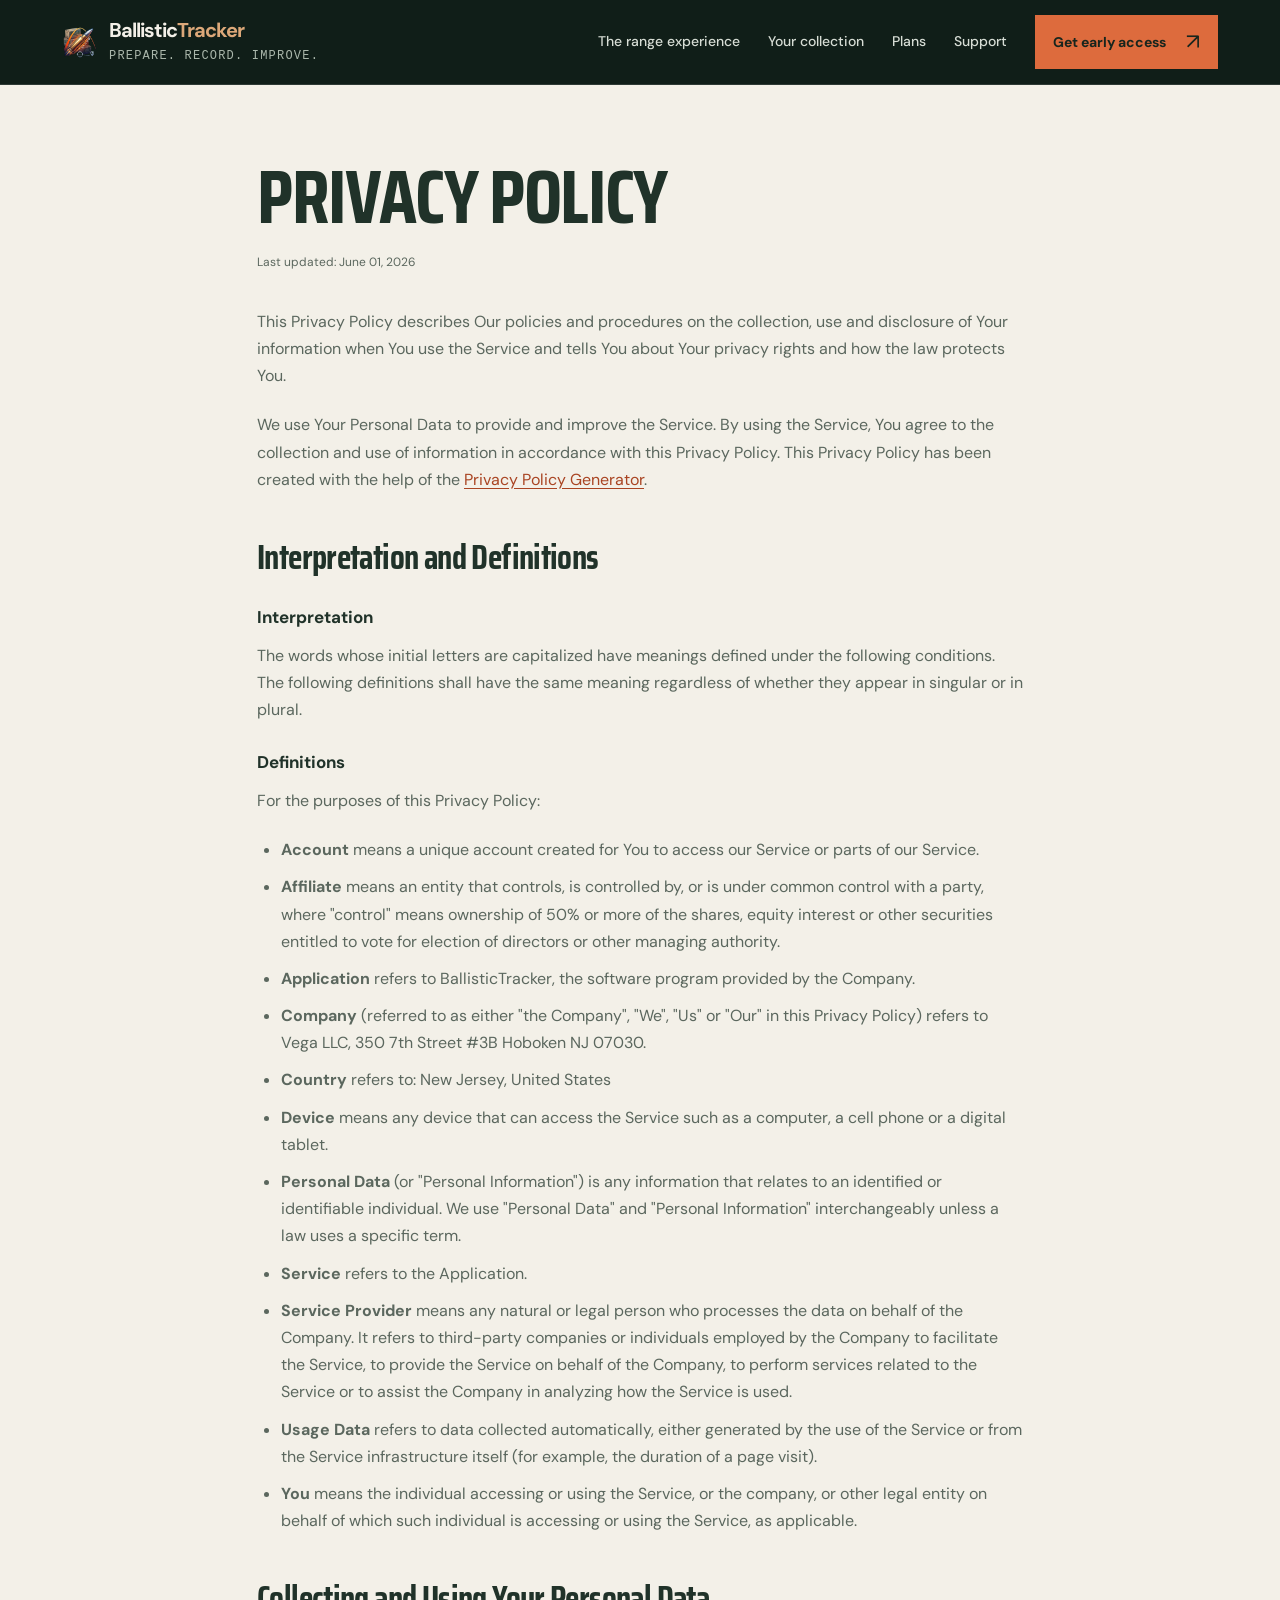
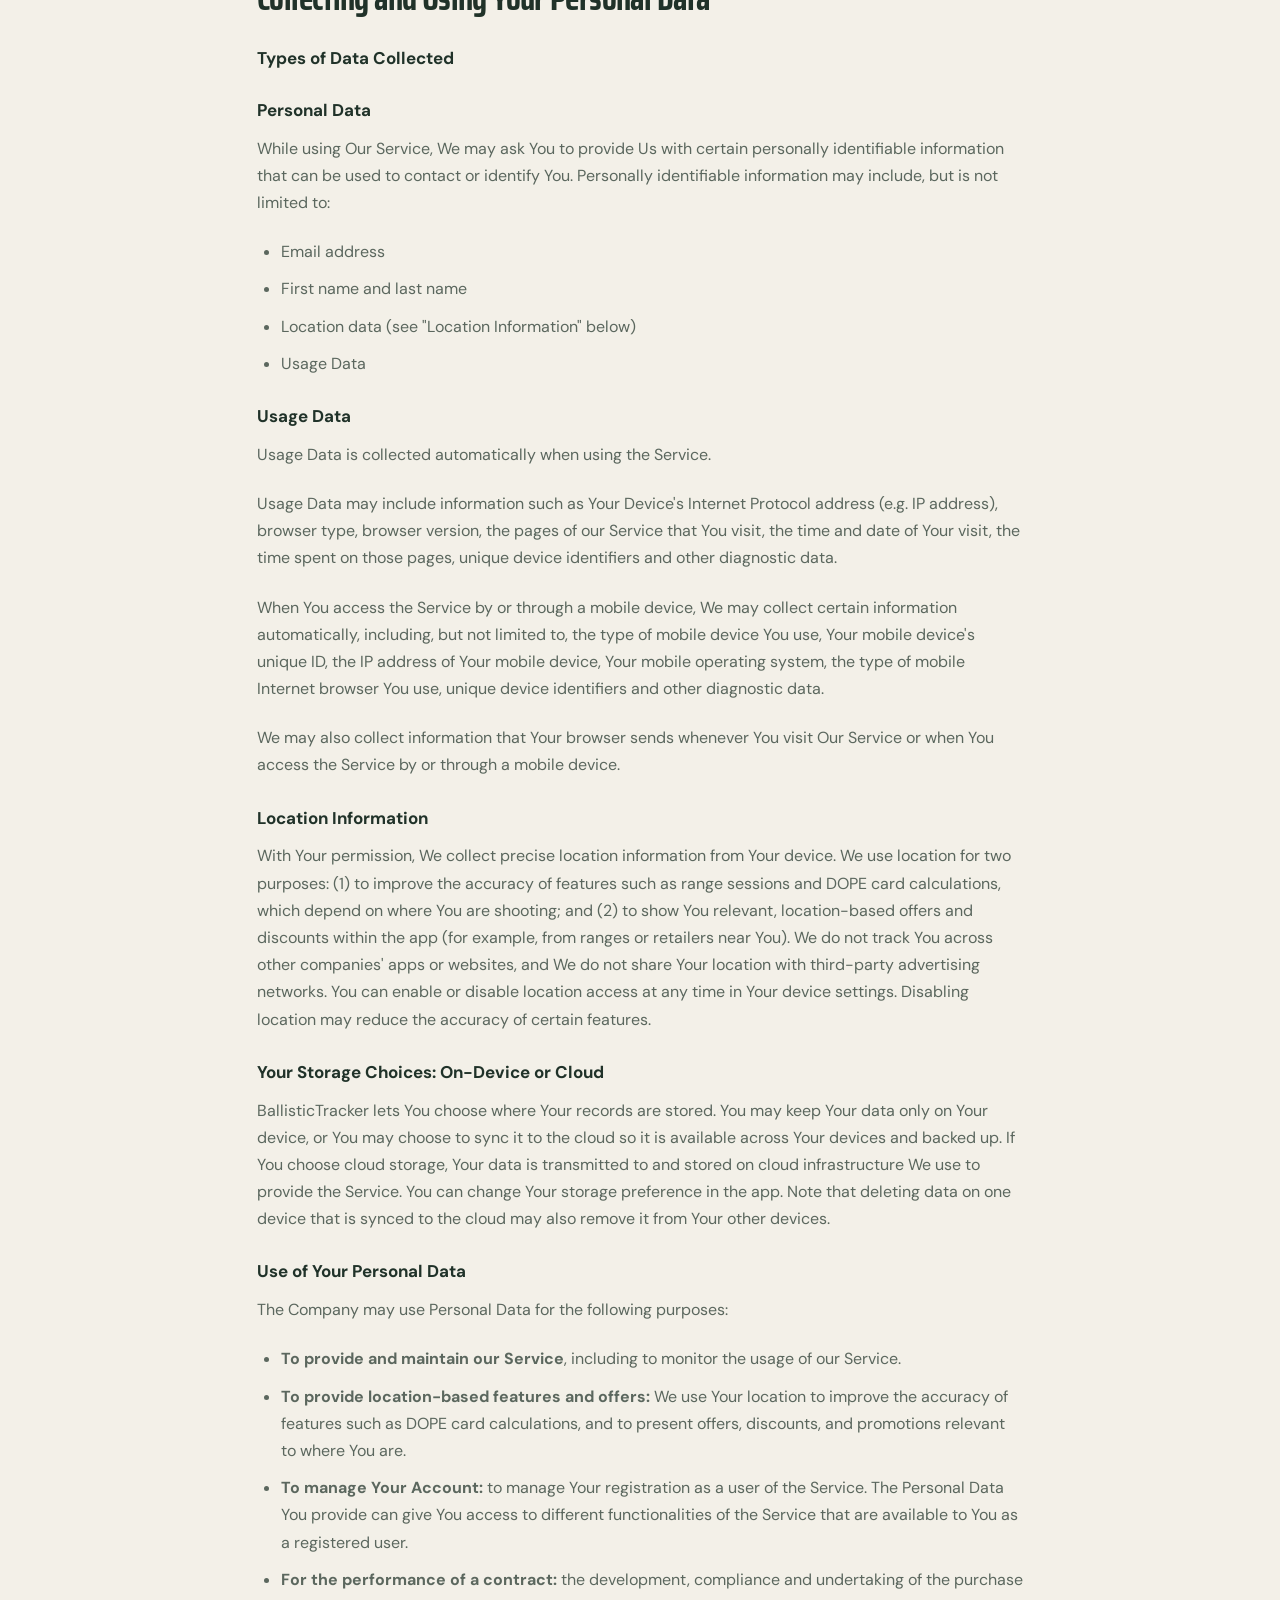
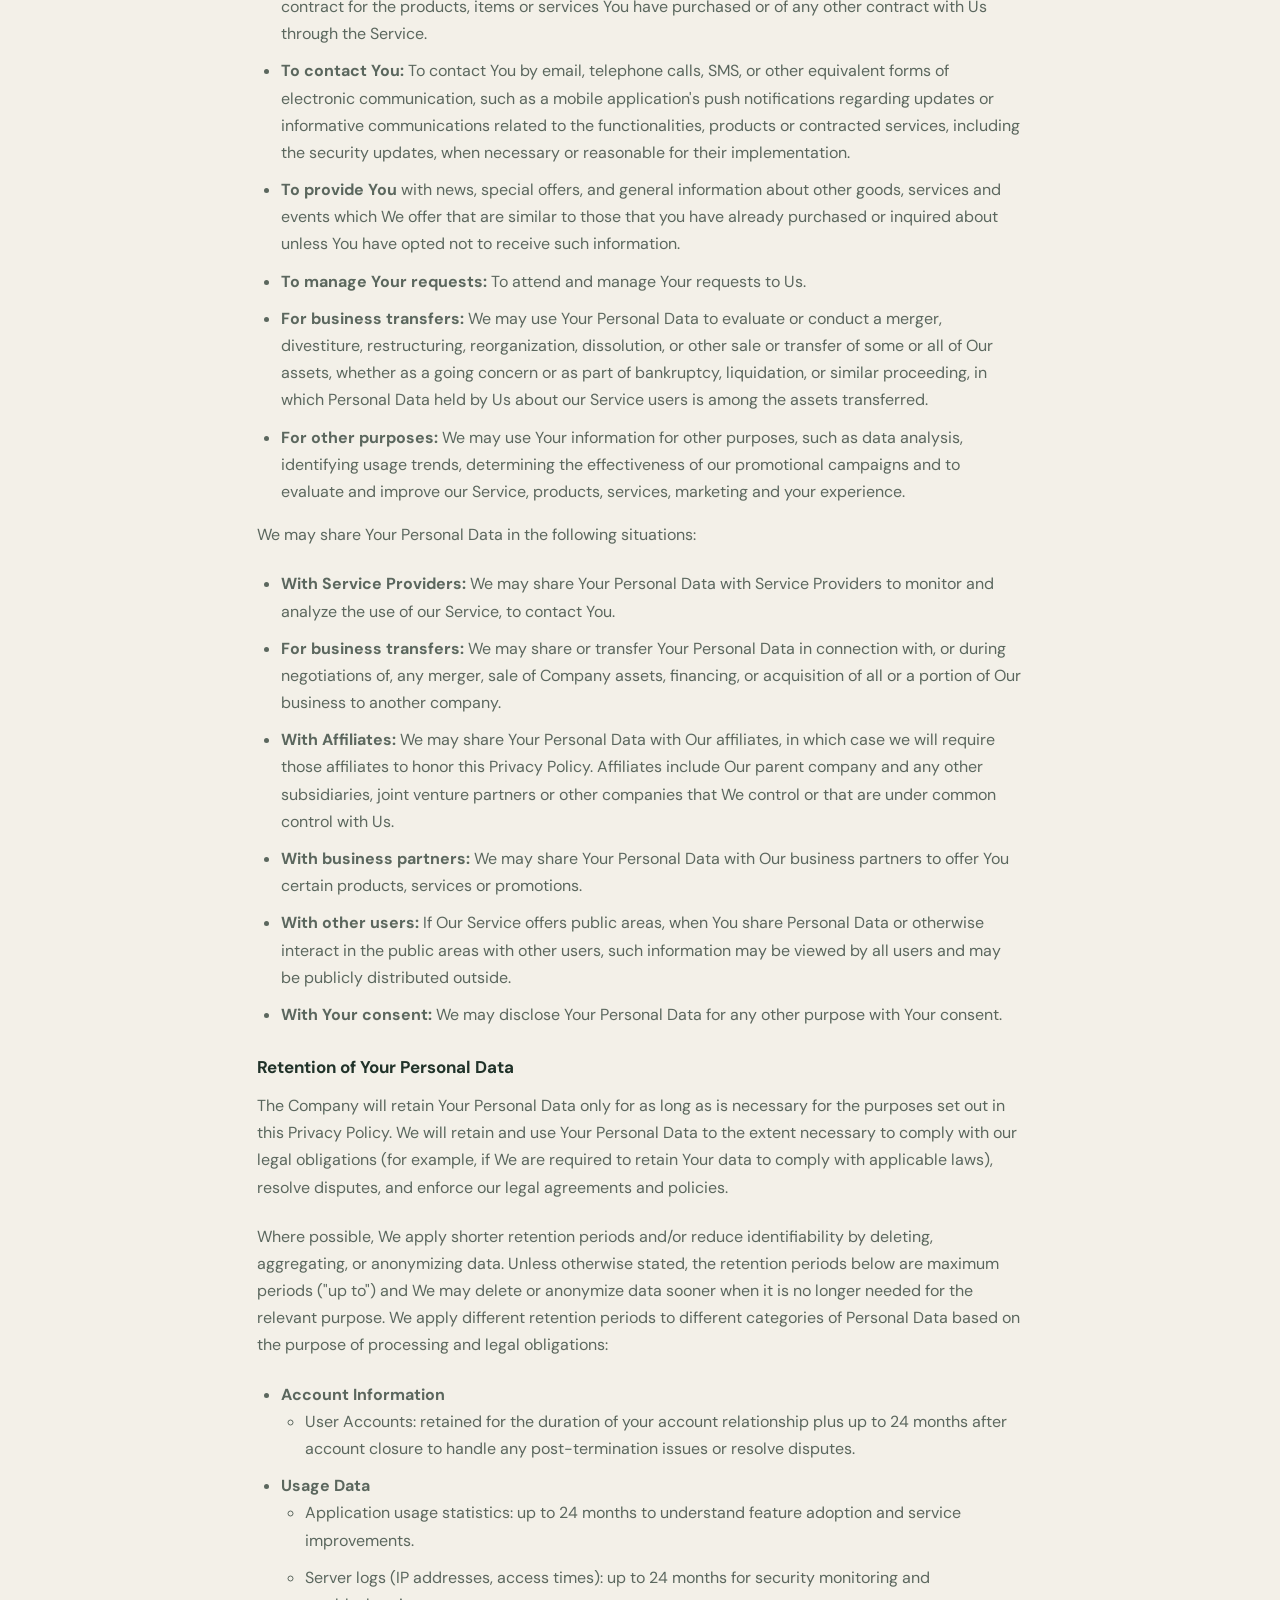
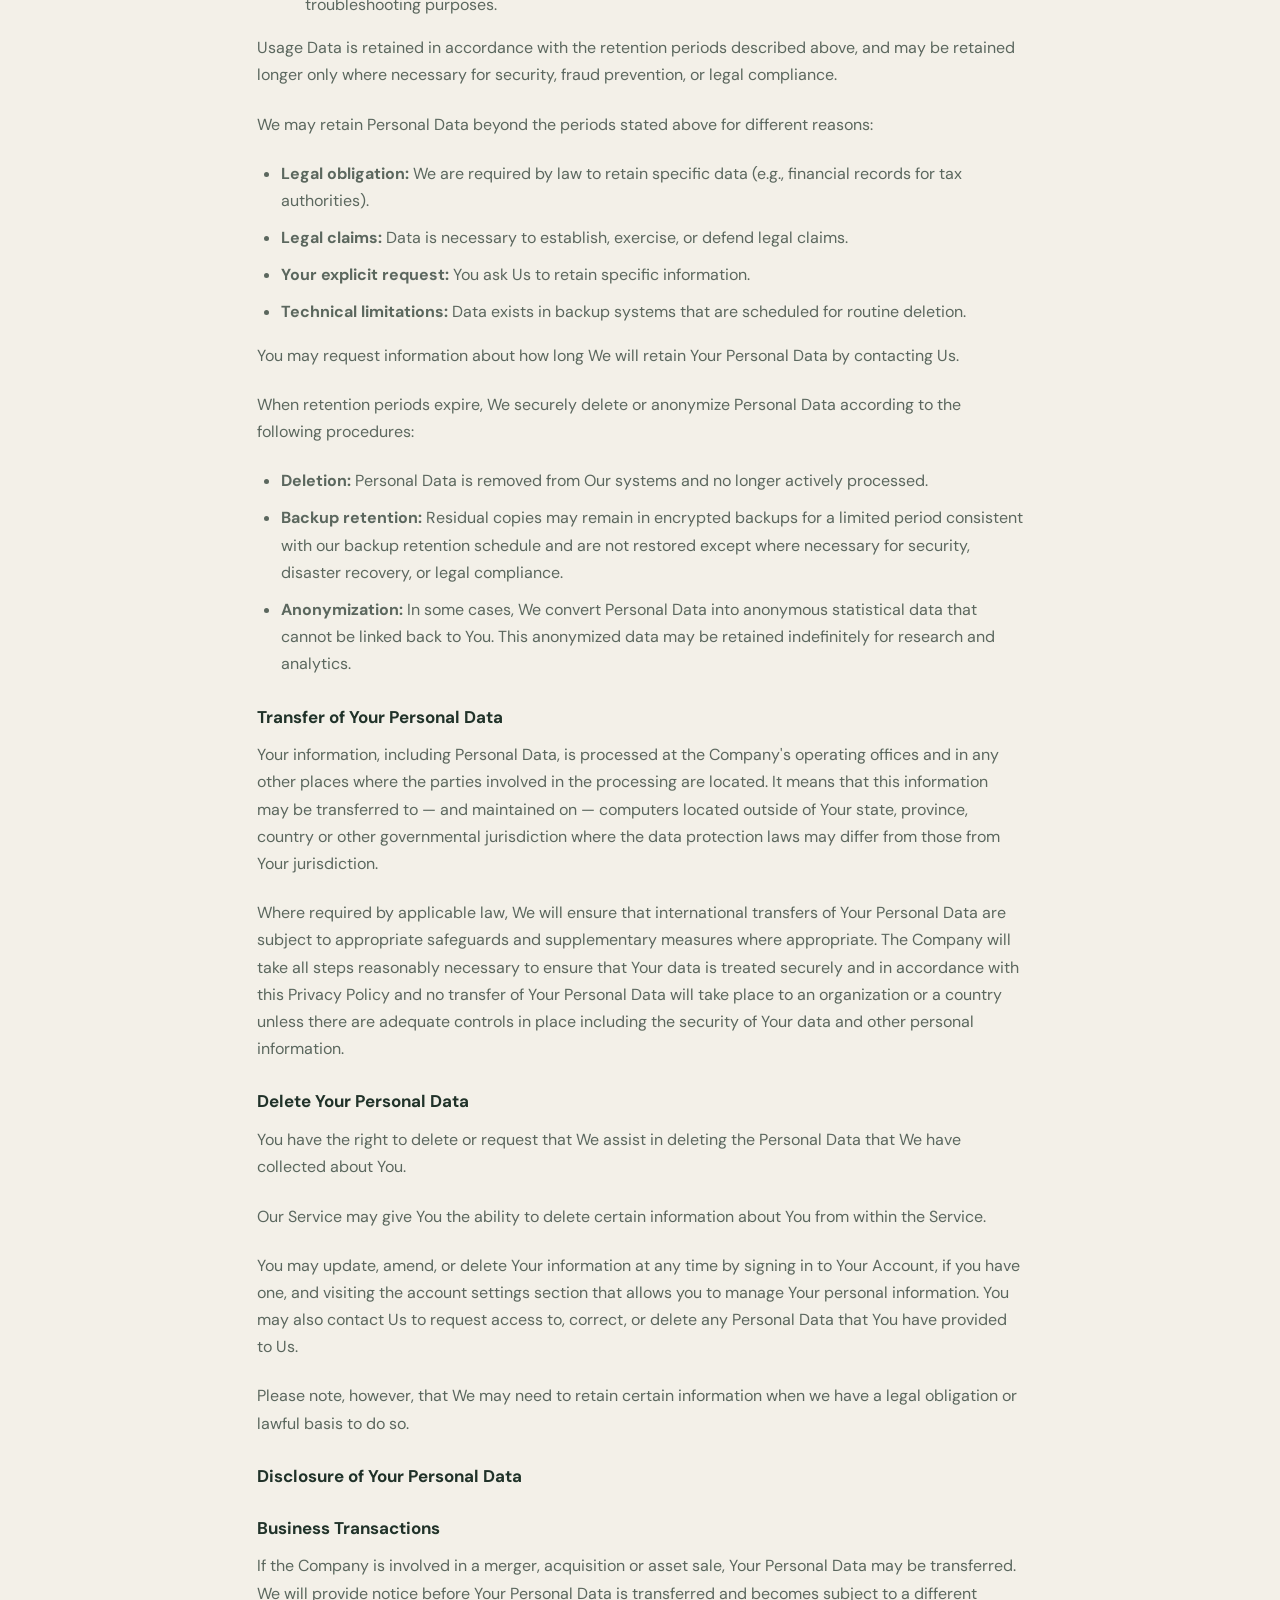
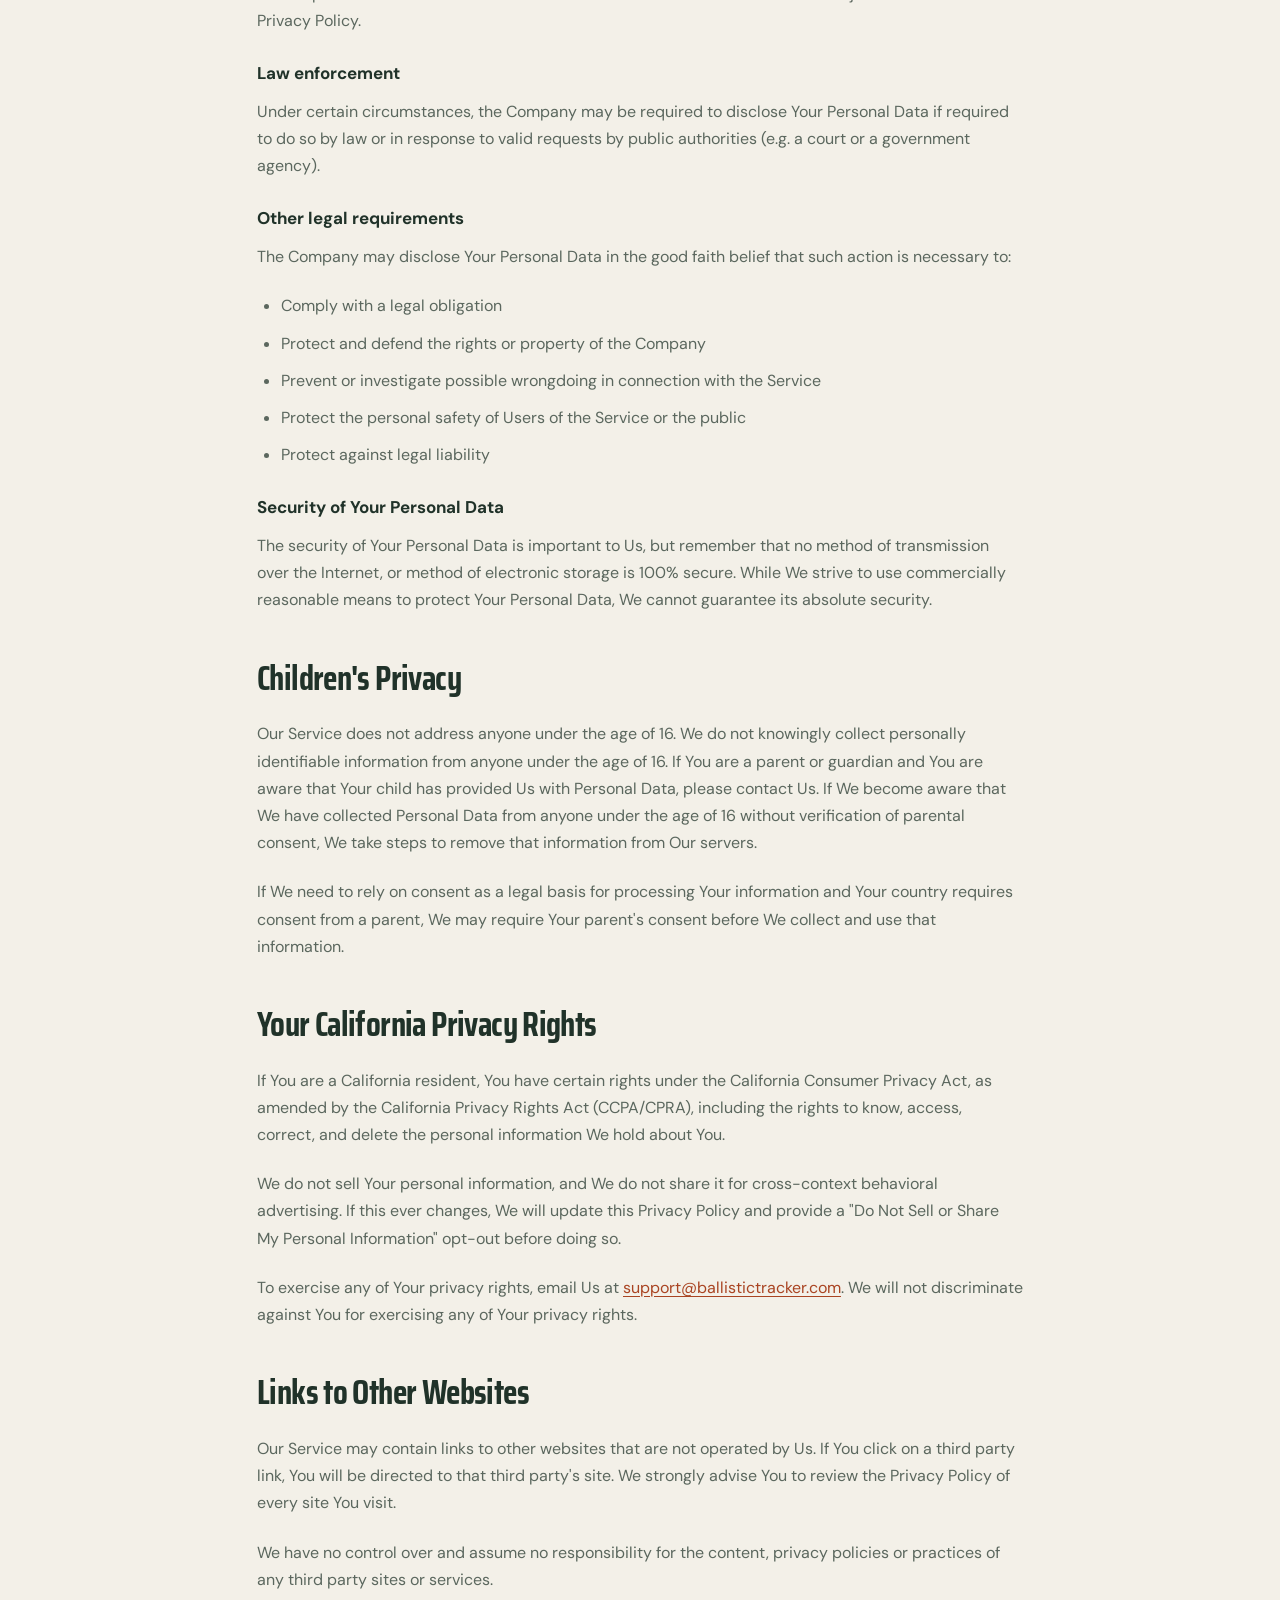
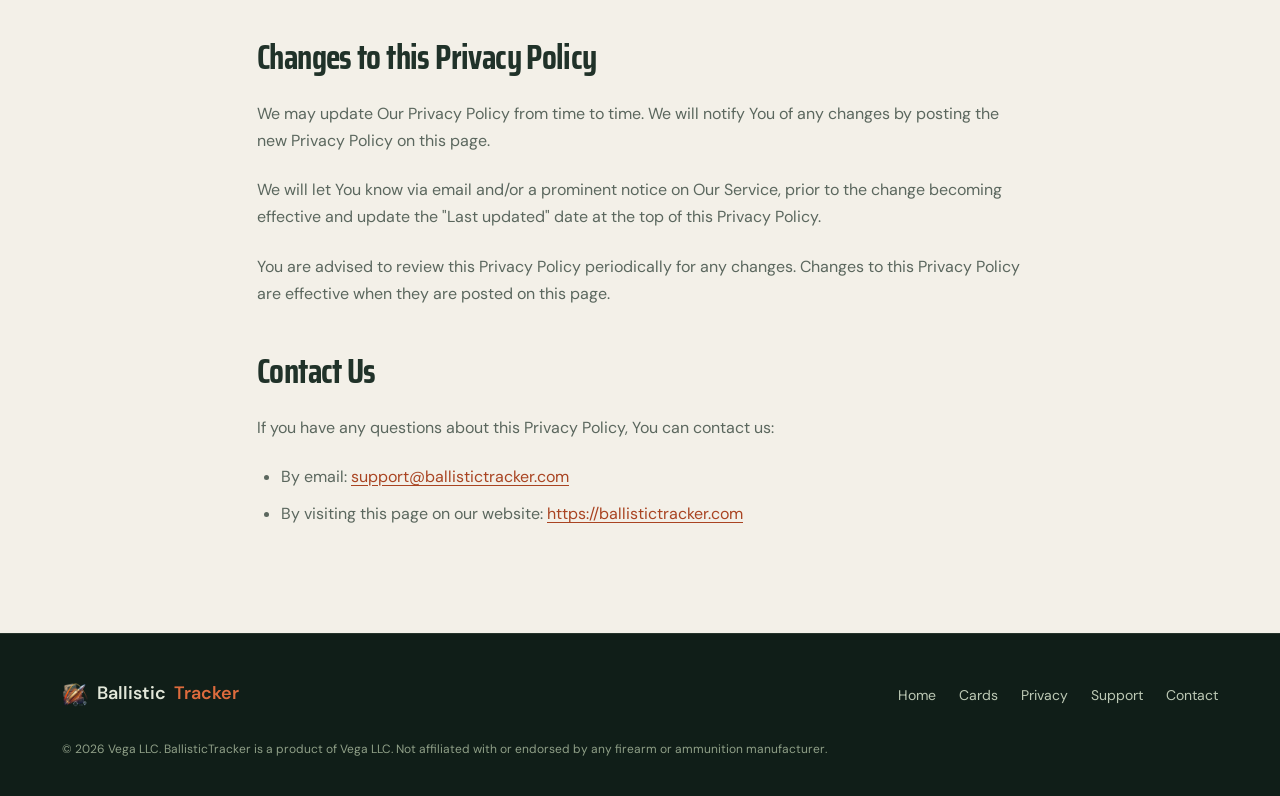
==== commit aa13216b: "Redesign website for hunters and sport shooters" ====
--- a/privacy.html
+++ b/privacy.html
@@ -5,7 +5,7 @@
   <meta name="viewport" content="width=device-width, initial-scale=1" />
   <title>Privacy Policy — BallisticTracker</title>
   <meta name="description" content="BallisticTracker Privacy Policy — how Vega LLC collects, uses, retains, and protects your information when you use the app." />
-  <meta name="theme-color" content="#0c0e11" />
+  <meta name="theme-color" content="#172b22" />
   <link rel="canonical" href="https://ballistictracker.com/privacy.html" />
   <link rel="icon" type="image/png" href="assets/favicon.png" />
   <link rel="apple-touch-icon" href="assets/favicon.png" />
@@ -15,28 +15,24 @@
   <meta property="og:url" content="https://ballistictracker.com/privacy.html" />
   <meta property="og:image" content="https://ballistictracker.com/assets/og.png" />
   <meta name="twitter:card" content="summary_large_image" />
+  <link rel="preconnect" href="https://fonts.googleapis.com" />
+  <link rel="preconnect" href="https://fonts.gstatic.com" crossorigin />
+  <link rel="stylesheet" href="https://fonts.googleapis.com/css2?family=DM+Sans:wght@400;500;600;700&amp;family=Saira+Condensed:wght@600;700;800&amp;display=swap" />
   <link rel="stylesheet" href="styles.css" />
+  <script src="script.js" defer></script>
 </head>
 <body class="pre-launch">
 
-  <header class="nav">
-    <div class="wrap nav-inner">
-      <a class="brand" href="/">
-        <img src="assets/logo.png" alt="BallisticTracker logo" />
-        <span>Ballistic<b>Tracker</b></span>
-      </a>
-      <nav class="nav-links">
-        <a class="lnk" href="/#range">Range</a>
-        <a class="lnk" href="/#cards">Cards</a>
-        <a class="lnk" href="/#pricing">Pricing</a>
-        <a class="lnk" href="support.html">Support</a>
-        <a class="btn btn-primary cta-waitlist" href="/#waitlist">Get early access</a>
-        <a class="btn btn-primary cta-launched" href="https://apps.apple.com/app/idREPLACE-ME"><svg class="apple" viewBox="0 0 384 512" width="15" height="17" aria-hidden="true"><path fill="currentColor" d="M318.7 268.7c-.2-36.7 16.4-64.4 50-84.8-18.8-26.9-47.2-41.7-84.7-44.6-35.5-2.8-74.3 20.7-88.5 20.7-15 0-49.4-19.7-76.4-19.7C63.3 141.2 4 184.8 4 273.5q0 39.3 14.4 81.2c12.8 36.7 59 126.7 107.2 125.2 25.2-.6 43-17.9 75.8-17.9 31.8 0 48.3 17.9 76.4 17.9 48.6-.7 90.4-82.5 102.6-119.3-65.2-30.7-61.7-90-61.7-91.9zm-56.6-164.2c27.3-32.4 24.8-61.9 24-72.5-24.1 1.4-52 16.4-67.9 34.9-17.5 19.8-27.8 44.3-25.6 71.9 26.1 2 49.9-11.4 69.5-34.3z"/></svg> Download</a>
-      </nav>
-    </div>
-  </header>
-
-  <main class="legal">
+<a class="skip-link" href="#main">Skip to content</a>
+<header class="nav"><div class="wrap nav-inner">
+<a class="brand" href="/" aria-label="BallisticTracker home"><img src="assets/logo.png" alt="" width="36" height="36"><span>Ballistic<b>Tracker</b><small>PREPARE. RECORD. IMPROVE.</small></span></a>
+<button class="menu-toggle" type="button" aria-expanded="false" aria-controls="primary-nav"><span>Menu</span><span class="menu-lines" aria-hidden="true"></span></button>
+<nav id="primary-nav" class="nav-links" aria-label="Main navigation">
+<a class="lnk" href="/#range">The range experience</a><a class="lnk" href="/#collection">Your collection</a><a class="lnk" href="/#pricing">Plans</a><a class="lnk" href="support.html">Support</a>
+<a class="btn btn-primary cta-waitlist" href="/#waitlist">Get early access <span aria-hidden="true">↗</span></a><a class="btn btn-primary cta-launched" href="https://apps.apple.com/app/idREPLACE-ME">Download on the App Store <span aria-hidden="true">↗</span></a>
+</nav></div></header>
+
+  <main id="main" class="legal">
     <div class="wrap">
       <h1>Privacy Policy</h1>
       <p class="updated">Last updated: June 01, 2026</p>
--- a/styles.css
+++ b/styles.css
@@ -1,297 +1,30 @@
-/* =========================================================================
-   BallisticTracker — site styles
-   Dark tactical theme · amber/orange accents · matches the iOS app.
-   Single stylesheet, no dependencies.
-   ========================================================================= */
-
-:root {
-  --bg:        #0c0e11;
-  --bg-2:      #121519;
-  --card:      #171b21;
-  --card-2:    #1d222a;
-  --line:      #262c35;
-  --line-2:    #333b46;
-  --accent:    #f5a623;   /* amber  */
-  --accent-2:  #ff7a18;   /* orange */
-  --accent-soft: rgba(245, 166, 35, .14);
-  --green:     #34c759;
-  --text:      #f3f5f8;
-  --muted:     #a3acb8;
-  --muted-2:   #76808d;
-  --radius:    16px;
-  --radius-sm: 11px;
-  --maxw:      1120px;
-  --ease:      cubic-bezier(.22, .61, .36, 1);
-  --shadow:    0 18px 50px rgba(0, 0, 0, .45);
-}
-
-* { box-sizing: border-box; }
-
-html { scroll-behavior: smooth; -webkit-text-size-adjust: 100%; }
-
-body {
-  margin: 0;
-  background: var(--bg);
-  color: var(--text);
-  font-family: -apple-system, BlinkMacSystemFont, "SF Pro Text", "Segoe UI",
-               system-ui, Roboto, Helvetica, Arial, sans-serif;
-  font-size: 17px;
-  line-height: 1.6;
-  -webkit-font-smoothing: antialiased;
-  text-rendering: optimizeLegibility;
-  overflow-x: hidden;
-}
-
-/* Ambient glow behind the page top */
-body::before {
-  content: "";
-  position: fixed;
-  inset: 0 0 auto 0;
-  height: 620px;
-  background:
-    radial-gradient(900px 420px at 78% -8%, rgba(255, 122, 24, .16), transparent 60%),
-    radial-gradient(760px 420px at 12% 4%, rgba(245, 166, 35, .10), transparent 55%);
-  pointer-events: none;
-  z-index: 0;
-}
-
-img { max-width: 100%; display: block; }
-
-a { color: var(--accent); text-decoration: none; }
-a:hover { color: var(--accent-2); }
-
-h1, h2, h3 {
-  line-height: 1.08;
-  letter-spacing: -.02em;
-  margin: 0 0 .4em;
-  font-weight: 800;
-}
-
-.wrap { width: 100%; max-width: var(--maxw); margin: 0 auto; padding: 0 22px; position: relative; z-index: 1; }
-
-.eyebrow {
-  display: inline-flex;
-  align-items: center;
-  gap: 9px;
-  font-size: 12.5px;
-  font-weight: 700;
-  letter-spacing: .14em;
-  text-transform: uppercase;
-  color: var(--accent);
-  background: var(--accent-soft);
-  border: 1px solid rgba(245, 166, 35, .3);
-  padding: 7px 13px;
-  border-radius: 999px;
-}
-.eyebrow .dot { width: 7px; height: 7px; border-radius: 50%; background: var(--green); box-shadow: 0 0 0 4px rgba(52, 199, 89, .18); }
-
-.muted { color: var(--muted); }
-
-/* ---------- Buttons ---------- */
-.btn {
-  display: inline-flex;
-  align-items: center;
-  justify-content: center;
-  gap: 10px;
-  font-weight: 700;
-  font-size: 16px;
-  padding: 14px 24px;
-  border-radius: 999px;
-  border: 1px solid transparent;
-  cursor: pointer;
-  transition: transform .15s var(--ease), box-shadow .2s var(--ease), background .2s;
-  white-space: nowrap;
-}
-.btn-primary {
-  color: #1b1206;
-  background: linear-gradient(180deg, var(--accent) 0%, var(--accent-2) 100%);
-  box-shadow: 0 10px 26px rgba(255, 122, 24, .32);
-}
-.btn-primary:hover { transform: translateY(-2px); box-shadow: 0 16px 34px rgba(255, 122, 24, .42); color: #1b1206; }
-.btn-ghost {
-  color: var(--text);
-  background: rgba(255, 255, 255, .04);
-  border-color: var(--line-2);
-}
-.btn-ghost:hover { background: rgba(255, 255, 255, .08); color: var(--text); transform: translateY(-2px); }
-.btn .apple { width: 15px; height: 17px; vertical-align: middle; }
-
-/* ---------- Header ---------- */
-header.nav {
-  position: sticky;
-  top: 0;
-  z-index: 50;
-  backdrop-filter: saturate(140%) blur(14px);
-  -webkit-backdrop-filter: saturate(140%) blur(14px);
-  background: rgba(12, 14, 17, .72);
-  border-bottom: 1px solid var(--line);
-}
-.nav-inner { display: flex; align-items: center; justify-content: space-between; gap: 18px; padding-top: 13px; padding-bottom: 13px; }
-.brand { display: flex; align-items: center; gap: 11px; font-weight: 800; letter-spacing: -.01em; color: var(--text); font-size: 17px; }
-.brand img { width: 34px; height: 34px; border-radius: 9px; box-shadow: 0 3px 10px rgba(0,0,0,.5); }
-.brand b { color: var(--accent); }
-.nav-links { display: flex; align-items: center; gap: 26px; }
-.nav-links a.lnk { color: var(--muted); font-weight: 600; font-size: 15px; }
-.nav-links a.lnk:hover { color: var(--text); }
-.nav-links .btn { padding: 10px 18px; font-size: 14.5px; }
-
-/* ---------- Hero ---------- */
-.hero { padding: 64px 0 24px; }
-.hero-grid { display: grid; grid-template-columns: 1.05fr .95fr; gap: 40px; align-items: center; }
-.hero h1 { font-size: clamp(38px, 6vw, 62px); margin-top: 18px; }
-.hero h1 .grad {
-  background: linear-gradient(100deg, var(--accent) 10%, var(--accent-2) 90%);
-  -webkit-background-clip: text; background-clip: text; -webkit-text-fill-color: transparent;
-}
-.hero p.lede { font-size: clamp(17px, 2.1vw, 20px); color: var(--muted); max-width: 36ch; margin: 0 0 28px; }
-.hero-cta { display: flex; flex-wrap: wrap; gap: 14px; align-items: center; }
-.hero-note { font-size: 14px; color: var(--muted-2); margin-top: 16px; }
-.hero-note b { color: var(--muted); font-weight: 600; }
-
-/* Phone frame */
-.phone {
-  position: relative;
-  margin: 0 auto;
-  width: clamp(220px, 30vw, 290px);
-  border-radius: 40px;
-  padding: 11px;
-  background: linear-gradient(160deg, #20252d, #0c0e11);
-  border: 1px solid var(--line-2);
-  box-shadow: var(--shadow), 0 0 0 1px rgba(245,166,35,.08), 0 0 70px rgba(255,122,24,.18);
-}
-.phone img { border-radius: 30px; width: 100%; }
-.phone::after { /* speaker notch */
-  content: ""; position: absolute; top: 20px; left: 50%; transform: translateX(-50%);
-  width: 92px; height: 7px; border-radius: 999px; background: #05060800; box-shadow: none;
-}
-.hero .phone { transform: rotate(2.2deg); }
-
-/* ---------- Sections ---------- */
-section { padding: 60px 0; position: relative; z-index: 1; }
-.section-head { max-width: 620px; margin-bottom: 38px; }
-.section-head.center { margin-left: auto; margin-right: auto; text-align: center; }
-.section-head h2 { font-size: clamp(28px, 4vw, 40px); }
-.section-head p { color: var(--muted); font-size: 18px; margin: 0; }
-.kicker { font-size: 13px; font-weight: 700; letter-spacing: .16em; text-transform: uppercase; color: var(--accent); margin-bottom: 12px; }
-
-/* Feature split (text + phone) */
-.split { display: grid; grid-template-columns: 1fr 1fr; gap: 46px; align-items: center; }
-.split.flip .split-media { order: 2; }
-
-/* Feature cards */
-.cards { display: grid; grid-template-columns: repeat(auto-fit, minmax(238px, 1fr)); gap: 18px; }
-.card {
-  background: linear-gradient(180deg, var(--card), var(--card-2));
-  border: 1px solid var(--line);
-  border-radius: var(--radius);
-  padding: 22px;
-  transition: transform .2s var(--ease), border-color .2s, box-shadow .2s;
-}
-.card:hover { transform: translateY(-3px); border-color: rgba(245,166,35,.35); box-shadow: 0 14px 34px rgba(0,0,0,.4); }
-.card .ico {
-  width: 44px; height: 44px; border-radius: 12px; display: grid; place-items: center;
-  background: var(--accent-soft); border: 1px solid rgba(245,166,35,.28);
-  font-size: 22px; margin-bottom: 14px;
-}
-.card h3 { font-size: 18.5px; margin-bottom: 6px; }
-.card p { color: var(--muted); font-size: 15.5px; margin: 0; }
-
-/* ---------- Privacy band ---------- */
-.band {
-  background: linear-gradient(180deg, rgba(245,166,35,.07), rgba(255,122,24,.04));
-  border: 1px solid rgba(245,166,35,.22);
-  border-radius: 22px;
-  padding: 44px;
-  text-align: center;
-}
-.band .ico-lg { font-size: 34px; }
-.band h2 { font-size: clamp(26px, 3.4vw, 34px); margin-top: 10px; }
-.band p { color: var(--muted); max-width: 62ch; margin: 0 auto; font-size: 17.5px; }
-.pill-row { display: flex; flex-wrap: wrap; gap: 10px; justify-content: center; margin-top: 24px; }
-.pill {
-  font-size: 14px; font-weight: 600; color: var(--text);
-  background: rgba(255,255,255,.04); border: 1px solid var(--line-2);
-  padding: 8px 15px; border-radius: 999px;
-}
-.pill .chk { color: var(--green); font-weight: 800; margin-right: 7px; }
-
-/* ---------- Final CTA ---------- */
-.cta-final { text-align: center; }
-.cta-final .box {
-  background: linear-gradient(180deg, var(--card), var(--bg-2));
-  border: 1px solid var(--line);
-  border-radius: 24px;
-  padding: 54px 28px;
-  box-shadow: var(--shadow);
-}
-.cta-final h2 { font-size: clamp(28px, 4vw, 42px); }
-.cta-final p { color: var(--muted); max-width: 48ch; margin: 0 auto 26px; }
-
-/* ---------- Footer ---------- */
-footer {
-  border-top: 1px solid var(--line);
-  padding: 40px 0 56px;
-  margin-top: 20px;
-  color: var(--muted-2);
-  font-size: 14.5px;
-  position: relative; z-index: 1;
-}
-.foot-grid { display: flex; flex-wrap: wrap; gap: 24px 40px; justify-content: space-between; align-items: flex-start; }
-.foot-brand { display: flex; align-items: center; gap: 11px; color: var(--text); font-weight: 800; }
-.foot-brand img { width: 30px; height: 30px; border-radius: 8px; }
-.foot-links { display: flex; flex-wrap: wrap; gap: 22px; }
-.foot-links a { color: var(--muted); font-weight: 600; }
-.foot-links a:hover { color: var(--accent); }
-.foot-fine { margin-top: 22px; max-width: 70ch; line-height: 1.6; }
-
-/* ---------- Legal / content pages ---------- */
-.legal { padding: 52px 0 30px; }
-.legal .wrap { max-width: 780px; }
-.legal h1 { font-size: clamp(30px, 5vw, 44px); }
-.legal .updated { color: var(--muted-2); font-size: 14px; margin-bottom: 30px; }
-.legal h2 { font-size: 22px; margin-top: 40px; padding-top: 8px; }
-.legal h3 { font-size: 17.5px; margin-top: 26px; color: var(--accent); }
-.legal p, .legal li { color: #d7dde4; font-size: 16.5px; }
-.legal ul { padding-left: 22px; }
-.legal li { margin-bottom: 9px; }
-.legal a { font-weight: 600; }
-.legal .summary {
-  background: var(--card); border: 1px solid var(--line);
-  border-left: 3px solid var(--accent);
-  border-radius: 12px; padding: 18px 22px; margin: 26px 0;
-}
-.legal .summary p { margin: 0; color: var(--text); }
-.faq { margin-top: 10px; }
-.faq .q {
-  background: linear-gradient(180deg, var(--card), var(--card-2));
-  border: 1px solid var(--line); border-radius: 14px;
-  padding: 20px 22px; margin-bottom: 14px;
-}
-.faq .q h3 { margin: 0 0 8px; color: var(--text); font-size: 18px; }
-.faq .q p { margin: 0; color: var(--muted); }
-
-/* ---------- Launch toggle ---------- */
-/* <body class="pre-launch"> shows waitlist CTAs; <body class="launched"> shows App Store CTAs. */
-.pre-launch .cta-launched { display: none !important; }
-.launched   .cta-waitlist { display: none !important; }
-
-/* ---------- Waitlist ---------- */
-.waitlist { margin-top: 22px; }
-.waitlist .sender-form-field { min-height: 56px; }
-.waitlist-note { font-size: 14px; color: var(--muted-2); margin: 12px 0 0; max-width: 46ch; }
-.waitlist-note b { color: var(--muted); font-weight: 600; }
-.waitlist-fallback { display: none; }
-.waitlist.no-render .waitlist-fallback { display: inline-flex; }
-.waitlist.no-render .sender-form-field { display: none; }
-
-/* ---------- Hero stack (phone + paper card) ---------- */
-.hero-stack { position: relative; width: min(100%, 520px); margin: 0 auto; padding-bottom: 96px; }
-.hero-stack .phone { margin: 0 0 0 auto; }
-.hero-card { position: absolute; left: 0; bottom: 0; width: min(100%, 420px); transform: rotate(-2deg); transform-origin: bottom left; animation: cardIn .7s var(--ease) .15s both; }
-@keyframes cardIn { from { opacity: 0; transform: translateY(18px) rotate(-1deg); } to { opacity: 1; transform: translateY(0) rotate(-2deg); } }
-@media (prefers-reduced-motion: reduce) { .hero-card { animation: none; } }
-
-/* ---------- Paper cards (printed-card look; palette is the card's own, not the site theme) ---------- */
+/* BallisticTracker: a field journal for the range. Static, responsive, no framework. */
+:root{--forest:#172b22;--forest-dark:#101e18;--paper:#f3f0e8;--paper-deep:#e9e6dc;--text:#203229;--muted:#5b675e;--accent:#dd6b3d;--accent-dark:#a94422;--line:#cfd2c7;--maxw:1240px;--ease:cubic-bezier(.22,.61,.36,1)}
+*{box-sizing:border-box}html{scroll-behavior:smooth;scroll-padding-top:94px;-webkit-text-size-adjust:100%}body{margin:0;background:var(--paper);color:var(--text);font-family:"DM Sans",-apple-system,BlinkMacSystemFont,"Segoe UI",sans-serif;font-size:16px;line-height:1.65;-webkit-font-smoothing:antialiased}img{display:block;max-width:100%;height:auto}button,a{-webkit-tap-highlight-color:transparent}button{font:inherit}a{color:var(--accent-dark);text-decoration:none}a:hover{color:var(--text)}a,button,summary{touch-action:manipulation}a:focus-visible,button:focus-visible,summary:focus-visible,[tabindex]:focus-visible{outline:3px solid var(--accent);outline-offset:5px}h1,h2,h3,p{margin-top:0}h1,h2,h3{font-family:"Saira Condensed",Impact,"Arial Narrow",sans-serif;line-height:.98;font-weight:700;letter-spacing:-.018em}h2{font-size:clamp(40px,5.3vw,68px);text-transform:uppercase;margin-bottom:22px}h3{font-size:32px}p{margin-bottom:22px}.wrap{max-width:var(--maxw);padding-inline:42px;margin-inline:auto;position:relative}section{padding:100px 0;scroll-margin-top:16px}.kicker{font:500 11px/1.5 "IBM Plex Mono",ui-monospace,monospace;letter-spacing:.15em;text-transform:uppercase;color:var(--accent-dark);margin-bottom:20px}.muted{color:var(--muted)}.btn{display:inline-flex;align-items:center;justify-content:center;gap:28px;padding:16px 24px;min-height:52px;border:1px solid transparent;font-size:14px;font-weight:700;line-height:1.3;transition:background .2s,transform .2s;cursor:pointer}.btn-primary{background:var(--accent);color:#17251d}.btn-primary:hover{background:#ee8155;color:#111d16;transform:translateY(-2px)}.btn span[aria-hidden]{font-size:22px;font-weight:400}.text-link{display:inline-flex;align-items:center;gap:24px;font-weight:600;font-size:14px;padding:10px 0;border-bottom:1px solid currentColor;color:inherit}.text-link:hover{color:var(--accent-dark)}.skip-link{position:fixed;top:-100px;left:20px;z-index:200;padding:12px 20px;background:var(--paper);color:var(--forest);font-weight:700}.skip-link:focus{top:12px}[hidden]{display:none!important}
+/* Shared navigation */
+.nav{position:sticky;top:0;z-index:50;color:var(--paper);background:var(--forest-dark);border-bottom:1px solid #ffffff20}.nav-inner{min-height:84px;display:flex;justify-content:space-between;align-items:center;gap:25px}.brand{display:flex;align-items:center;gap:11px;color:var(--paper);white-space:nowrap;font-size:20px;font-weight:700;line-height:1.05;letter-spacing:-.05em}.brand:hover{color:white}.brand img{width:36px;height:36px;border-radius:9px}.brand b{font-weight:700;color:#dca879}.brand small{display:block;letter-spacing:.2em;font:500 7px/1.4 "IBM Plex Mono",monospace;color:#aab7ab;margin-top:7px}.nav-links{display:flex;align-items:center;gap:28px}.nav-links .lnk{color:#d7ddd5;font-size:12px;font-weight:500;white-space:nowrap}.nav-links .lnk:hover{color:#efa876}.nav-links .btn{padding:12px 17px;min-height:44px;font-size:12px;gap:20px}.menu-toggle{display:none}
+/* Opening composition */
+.hero{padding:0;isolation:isolate;overflow:hidden;color:var(--paper);background:var(--forest);min-height:744px}.hero-landscape,.hero-shade{position:absolute;inset:0;z-index:-2}.hero-landscape img{height:100%;width:100%;object-fit:cover;object-position:center 52%}.hero-shade{z-index:-1;background:linear-gradient(90deg,rgba(9,26,18,.93) 0%,rgba(12,29,20,.79) 33%,rgba(16,30,19,.1) 81%),linear-gradient(0deg,rgba(9,22,14,.8),transparent 42%)}.hero-grid{display:grid;grid-template-columns:1fr 1fr;gap:26px;min-height:675px;align-items:center;padding-top:52px;padding-bottom:55px}.eyebrow{display:flex;align-items:center;gap:10px;font:500 10px/1.5 "IBM Plex Mono",monospace;letter-spacing:.16em;color:#dddcc6;margin-bottom:25px}.status-dot{width:6px;height:6px;display:inline-block;background:#e8b379;border-radius:50%;flex-shrink:0}.hero h1{font-size:clamp(80px,8.6vw,115px);line-height:.86;text-transform:uppercase;letter-spacing:-.01em;margin-bottom:26px}.hero h1 em{font:inherit;color:#e1a576}.lede{font-size:16px;line-height:1.7;max-width:360px;color:#d0d7c9;margin-bottom:26px}.hero-actions{display:flex;align-items:center;gap:27px;flex-wrap:wrap}.hero-actions .text-link{font-size:12px;color:var(--paper);border-color:#c7d3bd80;gap:15px}.hero-note{font:400 10px/1.5 "IBM Plex Mono",monospace;color:#a8b4a1;margin:19px 0 0}.hero-media{position:relative;min-height:545px;display:flex;align-items:center;justify-content:center;padding:0 0 0 52px}.phone{background:#11130f;border:1px solid #696e5c;border-radius:35px;padding:7px;width:254px;box-shadow:0 20px 50px #101f1933;flex-shrink:0;overflow:hidden}.phone img{border-radius:28px;width:100%;height:auto}.hero-phone{width:250px;transform:rotate(6deg);box-shadow:18px 36px 80px #05100cac,0 0 0 1px #e2dbbb44}.orbital{position:absolute;width:450px;height:450px;border:1px solid #e9dfbc24;border-radius:50%;top:52px;left:30px}.orbital:before,.orbital:after{content:"";position:absolute;border:1px solid #e9dfbc1c;border-radius:50%;inset:30px}.orbital:after{inset:62px}.field-note{position:absolute;bottom:30px;left:2px;display:flex;align-items:center;gap:14px;background:#f3f0e8;color:var(--forest);padding:18px 22px;box-shadow:0 14px 40px #071a1450;transform:rotate(-3deg);width:340px;border-left:3px solid var(--accent)}.field-note small{display:block;font:500 8px/1.6 "IBM Plex Mono",monospace;letter-spacing:.14em;color:var(--muted)}.field-note strong{font-family:"Saira Condensed",sans-serif;font-size:23px;font-weight:600;line-height:1.4}.field-note div>span{display:block;font-size:10px;color:var(--muted)}.field-note-check{width:32px;height:32px;border:1px solid #aab6a5;border-radius:50%;display:grid;place-items:center;font-size:18px;flex-shrink:0}.hero-side-label{position:absolute;right:-24px;top:180px;writing-mode:vertical-rl;font:400 8px/1 "IBM Plex Mono",monospace;letter-spacing:.3em;color:#d1d6bc}.hero-bottom{height:68px;display:flex;justify-content:space-between;align-items:center;border-top:1px solid #e4ebd125;font:400 9px/1.5 "IBM Plex Mono",monospace;letter-spacing:.17em;color:#d1d8c5}.hero-bottom a{color:inherit;display:flex;gap:16px}.utility-strip{background:#e8e7db;border-bottom:1px solid var(--line)}.utility-strip .wrap{display:flex;justify-content:space-between;gap:24px;padding-block:23px}.utility-strip span,.utility-strip a{font-size:11px;color:#3f4e43;display:flex;gap:12px;align-items:center}.utility-strip i{font-size:20px;font-style:normal;line-height:1;color:#68775e}
+/* Editorial sections */
+.section-heading{display:flex;align-items:flex-end;justify-content:space-between;gap:48px;margin-bottom:48px}.section-heading h2{margin-bottom:0}.section-heading>p{font-size:15px;color:var(--muted);max-width:360px;margin-bottom:3px}.audiences{display:grid;grid-template-columns:repeat(3,1fr);gap:36px}.audience{display:flex;flex-direction:column;color:var(--text);border-top:1px solid #9aab98;padding-top:23px;position:relative}.audience:before{content:"";position:absolute;top:-1px;left:0;width:40px;height:2px;background:var(--accent);transition:width .3s}.audience:hover:before{width:100%}.audience-index{font:500 10px/1.5 "IBM Plex Mono",monospace;letter-spacing:.09em;color:#66765e;margin-bottom:25px}.audience h3{font-size:34px;text-transform:uppercase;line-height:1.04;margin-bottom:18px}.audience p{color:var(--muted);font-size:14px;max-width:31ch;margin-bottom:30px}.audience-link{margin-top:auto;display:flex;justify-content:space-between;align-items:center;font-size:12px;font-weight:600}.audience-link b{font-weight:400;font-size:24px;color:var(--accent-dark)}
+/* Range tour, progressively enhanced into keyboard accessible tabs. */
+.range-section{background:var(--paper-deep);padding-bottom:65px}.tour-tabs{display:grid;grid-template-columns:repeat(6,1fr);border-bottom:1px solid #aab6a2}.tour-tab{padding:19px 10px 19px 0;text-align:left;background:none;border:0;cursor:pointer;font-size:12px;font-weight:600;color:#61735f;position:relative;min-height:66px}.tour-tab>span{display:block;font:500 9px "IBM Plex Mono",monospace;margin-bottom:8px;letter-spacing:.12em}.tour-tab:hover{color:var(--text)}.tour-tab[aria-selected="true"]{color:var(--forest)}.tour-tab[aria-selected="true"]:after{content:"";height:3px;position:absolute;bottom:-1px;left:0;right:22px;background:var(--accent)}.tour-panel{display:grid;grid-template-columns:1fr 1fr;align-items:center;gap:80px;padding:48px 55px 0;min-height:590px}.tour-copy{position:relative;max-width:420px}.tour-copy .kicker{font-size:10px}.tour-copy h3{text-transform:uppercase;font-size:58px;margin-bottom:20px}.tour-copy>p:not(.kicker){font-size:16px;color:var(--muted)}.oversized-num{position:absolute;right:-10px;top:-93px;font:700 145px/.9 "Saira Condensed",sans-serif;color:#78866f16;pointer-events:none}.tour-takeaway{border-top:1px solid #b6c0ae;padding-top:19px;font-size:12px;color:#53664d;margin:29px 0 18px;display:flex;gap:10px}.tour-takeaway>span{color:var(--accent-dark);font-size:18px;line-height:1.1}.tour-media{position:relative;display:flex;align-items:center;justify-content:center;gap:30px}.tour-media:before{content:"";position:absolute;width:350px;height:350px;border-radius:50%;background:#dce0d1;z-index:0}.tour-media .phone{width:220px;position:relative}.screen-caption{font:500 8px/1.5 "IBM Plex Mono",monospace;letter-spacing:.19em;writing-mode:vertical-rl;transform:rotate(180deg);color:#728168;position:absolute;left:28px;bottom:70px}.tour-panel+.tour-panel{border-top:1px solid var(--line);margin-top:45px}.tour-ready .tour-panel{margin-top:0;border-top:0}
+/* Calculator and collection */
+.split{display:grid;grid-template-columns:1fr 1fr;gap:80px;align-items:center}.split-copy h2{max-width:580px}.split-copy>p{color:var(--muted);font-size:16px!important;max-width:42ch}.cards{display:grid;grid-template-columns:1fr;gap:0}.card{border-top:1px solid var(--line);padding:23px 0;position:relative}.card h3{font-family:"DM Sans",sans-serif;font-size:16px;line-height:1.3;margin:0 0 7px;letter-spacing:0;font-weight:600}.card p{font-size:13px;color:var(--muted);margin-bottom:0}.card .ico{display:none}.phones{position:relative;display:flex;gap:14px;align-items:center;justify-content:center;min-width:0;background:radial-gradient(ellipse at center,#d3d8c780,transparent 70%)}.phones .phone{width:195px;border-radius:30px;padding:6px}.phones .phone img{border-radius:24px}.phones .phone:first-child{transform:translateY(-32px) rotate(-6deg)}.phones .phone:last-child{transform:translateY(42px) rotate(6deg)}#calculator .cards{margin-top:28px!important}#calculator .card:last-child{padding-bottom:0}#cards{background:var(--forest);color:var(--paper)}.section-head{max-width:630px;margin-bottom:40px}.section-head h2{margin-bottom:20px}.section-head p{color:var(--muted);font-size:15px}.section-head.center{text-align:center;margin-inline:auto}#cards .kicker{color:#dda377}#cards .section-head p{color:#bac6b5}.gallery{display:grid;grid-template-columns:1fr 1fr;gap:34px;align-items:start}.gallery figure{margin:0;min-width:0;padding:24px;background:#ffffff06;border:1px solid #b9c4b422}.gallery figcaption{color:#b3c1ad;font-size:12px;line-height:1.65;margin-top:15px}.gallery figcaption b{display:inline;color:#ebeede;font-size:13px;font-weight:600}.gallery .tag{display:inline-block;color:#e4b088;padding:1px 6px;margin-left:9px;border:1px solid #b888594d;font:500 8px/1.5 "IBM Plex Mono",monospace;text-transform:uppercase;white-space:nowrap}.paper-stage{scrollbar-color:#6b7d61 transparent}.gallery .paper{box-shadow:0 10px 30px #061d1333}.split.flip{grid-template-columns:.8fr 1.2fr;gap:115px}.split.flip .split-media{background:#e5e6da;min-height:620px;display:grid;place-items:center;position:relative}.split.flip .split-media:after{content:"EVERYTHING IN ITS PLACE";position:absolute;left:25px;bottom:22px;font:500 8px "IBM Plex Mono",monospace;letter-spacing:.2em;color:#64735c}.split.flip .phone{width:245px;transform:rotate(-4deg)}#collection .cards{grid-template-columns:1fr 1fr;gap:0 30px;margin-top:30px!important}#collection .card{padding-block:21px}
+/* Existing privacy language, with a restrained new presentation. */
+#privacy{padding:0 0 90px}.band{border-top:1px solid var(--line);border-bottom:1px solid var(--line);padding:45px 55px;text-align:center}.band .ico-lg{display:none}.band h2{font-size:40px;text-transform:none;margin-bottom:18px}.band>p{max-width:800px;margin-inline:auto;color:var(--muted);font-size:13px}.band>p:last-child{margin-bottom:0}.pill-row{display:flex;justify-content:center;flex-wrap:wrap;gap:10px 24px;margin-top:25px}.pill{font-size:11px;color:#465e40}.pill .chk{margin-right:6px;color:#647c50}
+/* Plans and future work */
+#pricing{padding-top:0}.plans{display:grid;grid-template-columns:repeat(3,1fr);gap:0;margin-top:42px;border:1px solid #bbc6b4}.plan{position:relative;padding:42px 30px 36px;border-right:1px solid #bbc6b4;min-height:195px}.plan:last-child{border-right:0}.plan h3{font-size:37px;margin-bottom:15px}.plan-sub{font-size:14px;color:var(--muted);margin:0;max-width:29ch}.plan.featured{background:var(--forest);color:var(--paper)}.plan.featured .plan-sub{color:#c1cdbb}.plan-tag{position:absolute;left:30px;top:-12px;font:500 8px/1.3 "IBM Plex Mono",monospace;letter-spacing:.09em;text-transform:uppercase;padding:7px 10px;background:#dfa170;color:#14251a}.plans-note{color:var(--muted);font-size:12px;text-align:center;max-width:700px;margin:24px auto 0}.forward{padding-top:65px;padding-bottom:40px;border-top:1px solid var(--line)}.forward .section-head{display:grid;grid-template-columns:1.2fr 1fr;column-gap:90px;max-width:none}.forward .section-head .kicker{grid-column:1/-1}.forward .section-head h2{font-size:44px}.forward .section-head>p{margin-bottom:0;align-self:center;font-size:13px}.forward .cards{grid-template-columns:repeat(4,1fr);gap:28px}.forward .card{padding-top:35px}.forward .card:after{content:"PLANNED";position:absolute;top:10px;font:500 7px "IBM Plex Mono",monospace;letter-spacing:.12em;color:var(--accent-dark)}.forward .card h3{font-size:14px}.forward .card p{font-size:12px}#router{padding:0 0 75px}.router-band{border-block:1px solid var(--line)}.router-band summary{padding:25px 0;cursor:pointer;display:flex;justify-content:space-between;align-items:center;list-style:none}.router-band summary::-webkit-details-marker{display:none}.router-band summary .kicker{display:block;margin-bottom:6px;font-size:8px}.router-band summary strong{font-family:"Saira Condensed",sans-serif;font-size:29px;font-weight:600}.detail-plus{font-size:28px;font-weight:400}.router-band[open] .detail-plus{transform:rotate(45deg)}.router-content{padding-bottom:28px}.router-content .lead{max-width:800px;color:var(--muted);font-size:14px}.router-line{font-size:20px;margin-top:30px}.router-line b{color:var(--accent-dark)}.promises{display:grid;grid-template-columns:repeat(3,1fr);gap:30px}.promise h3{font:600 14px/1.4 "DM Sans",sans-serif;letter-spacing:0}.promise p{font-size:12px;color:var(--muted)}.promise .num{font:600 13px "IBM Plex Mono",monospace;color:var(--accent-dark);margin-bottom:12px}.router-content .closing{font-size:13px;color:var(--muted);max-width:860px;margin-bottom:0}#partners{background:#e9e7dc;padding-block:70px}.partners .head{display:grid;grid-template-columns:1fr 1fr;gap:70px;align-items:start}.partners h2{font-size:46px}.partners .body{font-size:13px;color:var(--muted)}.partners .cards{grid-template-columns:repeat(4,1fr);gap:28px}.partners .card h3{font-size:14px}.partners .card p{font-size:12px}.partners .cta-row{display:flex;gap:25px;align-items:center;margin-top:25px}.partners .cta-row .btn{font-size:12px}.partners .cta-row p{font-size:11px;max-width:45ch;color:var(--muted);margin:0}
+/* Useful answers and a single signup destination. */
+.faq-layout{display:grid;grid-template-columns:.85fr 1.15fr;gap:85px}.faq-list{border-top:1px solid var(--line)}.faq-list details{border-bottom:1px solid var(--line)}.faq-list summary{cursor:pointer;list-style:none;display:flex;justify-content:space-between;align-items:center;padding:22px 0;font-size:14px;font-weight:600;gap:25px}.faq-list summary::-webkit-details-marker{display:none}.faq-list summary>span{font-size:25px;font-weight:400;color:#77866e;transition:transform .2s}.faq-list details[open] summary>span{transform:rotate(45deg)}.faq-list details>p{font-size:13px;color:var(--muted);max-width:60ch;padding-right:25px}.cta-final{background:var(--forest-dark);color:var(--paper);position:relative;isolation:isolate;overflow:hidden}.cta-final:before{content:"";position:absolute;inset:0;z-index:-1;background:linear-gradient(90deg,#0c2018eb,#0c2018de),url('assets/field-hero.webp') center 65%/cover}.signup-grid{display:grid;grid-template-columns:1fr 1fr;gap:100px;align-items:center}.cta-final .kicker{color:#d3a27c}.cta-final h2{font-size:78px}.cta-final p{max-width:39ch;color:#bdc9b7;font-size:15px}.signup-form{border-top:1px solid #bcc7ae48;padding-top:25px;min-width:0}.signup-label{display:flex;align-items:center;gap:9px;color:#d4d8c7;font:500 8px/1.5 "IBM Plex Mono",monospace;letter-spacing:.12em}.waitlist{margin-top:22px}.waitlist .sender-form-field{min-height:70px;max-width:100%}.waitlist-loading{font-size:13px!important}.waitlist-fallback{display:none}.waitlist.no-render .waitlist-fallback{display:block}.waitlist.no-render .sender-form-field,.waitlist.no-render .waitlist-loading,.waitlist.form-ready .waitlist-loading{display:none}.waitlist-fallback>p{font-size:13px}.waitlist-note{font-size:10px!important;max-width:none!important;line-height:1.8;margin-top:22px;margin-bottom:0}.signup-fine{font-size:10px!important;line-height:1.9;margin-top:28px;margin-bottom:0}.signup-fine a{color:#d4bf9e;text-decoration:underline;text-underline-offset:3px}.waitlist noscript a{color:#f0c096}.pre-launch .cta-launched{display:none!important}.launched .cta-waitlist{display:none!important}
+/* Footer and supporting pages. */
+footer{background:var(--forest-dark);padding:45px 0 35px;color:#9da995;font-size:12px;border-top:1px solid #a6b69b24}.foot-grid{display:flex;justify-content:space-between;align-items:start;gap:50px}.foot-brand{display:flex;align-items:center;gap:8px;font-weight:600;color:#e2e7d9;font-size:16px}.foot-brand img{width:27px;height:27px;border-radius:7px}.foot-grid>div>p{font-size:11px;line-height:1.7}.foot-links{display:flex;flex-wrap:wrap;gap:15px 23px;max-width:600px;padding-top:5px}.foot-links a{font-size:11px;color:#bdc9b5}.foot-links a:hover{color:#e8af80}.foot-fine{font-size:9px;color:#8f9f87;line-height:1.8;max-width:950px;margin-top:30px;margin-bottom:0}.legal{padding:75px 0 90px}.legal .wrap{max-width:850px}.legal h1{font-size:76px;text-transform:uppercase;margin-bottom:18px}.legal .updated{font-size:13px;color:var(--muted);margin-bottom:35px}.legal h2{font-size:34px;text-transform:none;margin-top:44px;line-height:1.2}.legal h3{font-family:"DM Sans",sans-serif;letter-spacing:0;font-size:17px;line-height:1.4;margin-top:28px;margin-bottom:12px}.legal p,.legal li{font-size:14px;color:var(--muted)}.legal li{margin-bottom:10px}.legal ul{padding-left:24px}.legal a{text-decoration:underline;text-underline-offset:3px;overflow-wrap:anywhere}.legal .summary{padding:25px;background:var(--paper-deep);border-left:3px solid var(--accent);margin-block:30px}.legal .summary p{margin:0}.faq .q{padding-block:20px;border-bottom:1px solid var(--line)}.faq .q h3{margin-top:0}.faq .q p{margin-bottom:0}
+@media(min-width:1450px){.hero-grid{min-height:735px}.hero{min-height:800px}.hero h1{font-size:122px}.hero-phone{width:270px}.hero-media{min-height:595px}.field-note{bottom:40px}.hero-landscape img{object-position:center 59%}}
+@media(max-width:1100px){.wrap{padding-inline:32px}.nav-links{gap:19px}.nav-links .lnk{font-size:11px}.brand{font-size:18px}.brand img{width:32px;height:32px}.hero-grid{min-height:660px;gap:10px}.hero h1{font-size:96px}.hero-media{padding-left:25px}.hero-phone{width:232px}.field-note{width:310px;padding:15px;left:0}.field-note strong{font-size:21px}.orbital{width:360px;height:360px;left:15px;top:85px}.hero-side-label{right:0}.hero-actions{gap:20px}.hero-actions .btn{gap:22px;padding-inline:20px}.hero-bottom{margin-inline:32px;padding-inline:0}.utility-strip .wrap{gap:15px}.utility-strip span,.utility-strip a{font-size:10px;gap:8px}.tour-panel{gap:45px;padding-inline:25px}.screen-caption{left:5px}.split{gap:45px}.phones .phone{width:175px}.split.flip{gap:70px}.signup-grid{gap:60px}.signup-label{font-size:7px}.partners .head{gap:45px}.gallery{gap:22px}.gallery figure{padding:18px}}
+@media(max-width:900px){.nav-inner{min-height:74px}.nav-links{gap:17px}.nav-links .lnk:first-child{display:none}.hero h1{font-size:83px}.hero-grid{min-height:640px}.hero-phone{width:222px}.field-note{left:-5px;bottom:35px;width:285px}.field-note-check{width:26px;height:26px}.field-note strong{font-size:19px}.field-note small{font-size:7px}.field-note div>span{font-size:9px}.hero-media{padding-left:0}.orbital{left:-10px;width:330px;height:330px}.hero-side-label{display:none}.hero .lede{font-size:14px;max-width:31ch}.hero-actions .text-link{font-size:11px;gap:10px}.hero-actions{gap:14px}.hero-actions .btn{font-size:12px;padding:15px 17px;gap:15px}.hero-note{font-size:8px}.utility-strip .wrap{display:grid;grid-template-columns:1fr 1fr;gap:13px 30px}.utility-strip span,.utility-strip a{font-size:11px}.section-heading{gap:30px}.section-heading>p{font-size:13px}.audiences{gap:25px}.audience h3{font-size:29px}.audience p{font-size:12px}.audience-index{font-size:8px}.audience-link{font-size:10px}.tour-panel{gap:40px;padding-inline:5px}.tour-copy h3{font-size:47px}.tour-copy>p:not(.kicker){font-size:14px}.tour-tab{font-size:10px}.screen-caption{display:none}.tour-media .phone{width:215px}.tour-media:before{width:270px;height:270px}.split{gap:35px}.phones{gap:8px}.phones .phone{width:150px;border-radius:25px}.phones .phone img{border-radius:20px}.split-copy h2{font-size:49px}.split-copy>p{font-size:14px!important}.card p{font-size:12px}.card h3{font-size:14px}.split.flip{gap:45px;grid-template-columns:.8fr 1.2fr}.split.flip .phone{width:195px}.split.flip .split-media{min-height:550px}#collection .cards{gap:0 20px}.band{padding:35px 20px}.plan{padding:37px 23px 30px}.plan h3{font-size:31px}.plan-sub{font-size:12px}.plan-tag{font-size:7px;left:23px}.forward .section-head{column-gap:45px}.forward .cards,.partners .cards{grid-template-columns:1fr 1fr;gap:10px 30px}.forward .card p,.partners .card p{font-size:13px}.partners .head{grid-template-columns:1fr 1fr;gap:35px}.partners h2{font-size:41px}.faq-layout{gap:50px;grid-template-columns:.8fr 1.2fr}.faq-list summary{font-size:12px}.signup-grid{gap:50px}.cta-final h2{font-size:67px}.cta-final p{font-size:13px}.signup-label{letter-spacing:.05em}.foot-links{max-width:370px}}
+@media(max-width:700px){html{scroll-padding-top:84px}.wrap{padding-inline:24px}section{padding:66px 0}h2{font-size:45px}.kicker{font-size:9px;margin-bottom:16px}.nav-inner{min-height:70px;flex-wrap:wrap;gap:0}.brand{font-size:18px}.brand img{width:32px;height:32px}.brand small{font-size:6px}.menu-toggle{display:flex;gap:12px;align-items:center;background:none;border:1px solid #91a28570;color:#e2e8d8;min-height:40px;padding:8px 11px;font-size:10px}.menu-lines{width:14px;height:8px;border-block:1px solid currentColor}.nav-links{width:100%;flex-wrap:wrap;padding:20px 0;gap:18px 28px;border-top:1px solid #a8b89f2b;margin-top:10px}.nav-links .lnk:first-child{display:block}.nav-links .lnk{font-size:12px}.nav-links .btn{font-size:12px}.nav-ready .nav-links{display:none}.nav-ready.menu-open .nav-links{display:flex}.hero{min-height:0}.hero-grid{grid-template-columns:1fr;gap:0;padding-top:40px;padding-bottom:35px;min-height:0}.hero-landscape img{object-position:58% 45%}.hero-shade{background:linear-gradient(90deg,#092116db,#11231891),linear-gradient(0deg,#10231990,transparent 65%)}.hero-copy{z-index:2}.eyebrow{font-size:8px;margin-bottom:21px;letter-spacing:.15em}.hero h1{font-size:clamp(76px,17vw,115px);margin-bottom:23px;line-height:.88;letter-spacing:0}.hero .lede{font-size:14px;max-width:330px;margin-bottom:21px;line-height:1.7}.hero-actions{gap:24px}.hero-actions .btn{font-size:12px;padding:15px 20px;min-height:48px}.hero-actions .text-link{font-size:11px;gap:15px}.hero-note{font-size:8px;margin-top:16px}.hero-media{min-height:400px;margin-top:18px;margin-left:0;align-items:center;padding-left:28px}.hero-phone{width:178px;transform:rotate(7deg);border-radius:27px;padding:5px;box-shadow:12px 22px 45px #071710b0}.hero-phone img{border-radius:22px}.field-note{width:260px;left:calc(50% - 158px);bottom:8px;padding:14px;gap:11px;transform:rotate(-4deg)}.field-note strong{font-size:18px}.field-note small{font-size:6px}.field-note div>span{font-size:8px}.field-note-check{width:27px;height:27px;font-size:15px}.orbital{width:320px;height:320px;top:45px;left:calc(50% - 160px)}.hero-bottom{margin-inline:24px;min-height:62px;height:auto;padding:15px 0;gap:25px;font-size:7px;line-height:1.7;letter-spacing:.1em}.hero-bottom>span{max-width:180px}.hero-bottom a{gap:12px;white-space:nowrap}.utility-strip .wrap{padding-block:19px;gap:15px 18px}.utility-strip span,.utility-strip a{font-size:9px;gap:9px;line-height:1.4}.utility-strip i{font-size:17px}.section-heading{display:block;margin-bottom:32px}.section-heading>p{margin-top:22px;font-size:13px}.section-heading>p br{display:none}.audiences{grid-template-columns:1fr;gap:30px}.audience{display:grid;grid-template-columns:1fr 1fr;column-gap:20px;padding-top:20px}.audience-index{grid-column:1/-1;margin-bottom:16px;font-size:8px}.audience h3{font-size:30px;line-height:1.05;margin-bottom:15px}.audience p{font-size:12px;margin-bottom:0;max-width:none}.audience-link{grid-column:1/-1;margin-top:6px;font-size:11px;max-width:100%;border-bottom:1px solid #bcc4b7;padding-bottom:10px}.audience:last-child .audience-link{border:0}.range-section{padding-bottom:50px}.tour-tabs{grid-template-columns:repeat(3,1fr);gap:4px 10px;border-bottom:0}.tour-tab{font-size:10px;min-height:62px;padding:12px 5px 12px 0;border-bottom:1px solid #aab6a2;line-height:1.3}.tour-tab[aria-selected="true"]:after{right:0;bottom:-1px}.tour-tab>span{font-size:8px;margin-bottom:6px}.tour-panel{grid-template-columns:1fr;gap:28px;padding:34px 0 0;min-height:0}.tour-copy{max-width:none}.tour-copy h3{font-size:42px;margin-bottom:14px}.tour-copy .kicker{font-size:8px}.tour-copy>p:not(.kicker){font-size:13px;margin-bottom:15px}.oversized-num{font-size:110px;right:0;top:0}.tour-takeaway{font-size:10px;margin:19px 0 5px;padding-top:15px;position:relative}.tour-copy .text-link{font-size:11px;padding-top:8px}.tour-media .phone{width:198px}.tour-media:before{width:290px;height:290px}.tour-media{padding-block:3px 15px}.split{grid-template-columns:1fr;gap:50px}.split-copy h2{font-size:45px}.split-copy>p{font-size:14px!important}.split-media{min-width:0}.phones{gap:20px;padding:10px 0 30px}.phones .phone{width:155px}.phones .phone:first-child{transform:translateY(-12px) rotate(-5deg)}.phones .phone:last-child{transform:translateY(20px) rotate(5deg)}#calculator .cards{margin-top:24px!important}.card{padding:18px 0}.card h3{font-size:14px}.card p{font-size:12px}.section-head{margin-bottom:28px}.section-head p{font-size:13px}.gallery{grid-template-columns:1fr;gap:25px}.gallery figure{padding:16px;overflow:hidden}.gallery figcaption{font-size:11px}.gallery figcaption b{font-size:12px}.gallery .tag{font-size:7px}.gallery .paper-stage{max-width:100%}.split.flip{grid-template-columns:1fr;gap:38px}.split.flip .split-media{order:2;min-height:530px}.split.flip .phone{width:210px}.split.flip .split-media:after{font-size:7px}.split.flip .split-copy{order:1}#collection .cards{gap:0 25px}#privacy{padding-bottom:60px}.band{padding:30px 0}.band h2{font-size:35px}.band>p{font-size:12px}.band>p:last-child{font-size:12px!important}.pill-row{gap:10px 16px}.pill{font-size:9px}.plans{grid-template-columns:1fr;margin-top:30px}.plan{border-right:0;border-bottom:1px solid #bbc6b4;padding:30px;min-height:130px}.plan:last-child{border-bottom:0;padding-top:35px}.plan h3{font-size:34px}.plan-sub{font-size:13px;max-width:none}.plan-tag{left:30px;font-size:7px}.plans-note{font-size:11px;text-align:left}.forward{padding-top:50px;padding-bottom:30px}.forward .section-head{display:block}.forward .section-head h2{font-size:38px}.forward .section-head>p{font-size:12px}.forward .cards{grid-template-columns:1fr 1fr;gap:10px 23px}.forward .card{padding-top:32px}.forward .card h3{font-size:13px}.forward .card p{font-size:11px}.forward .card:after{font-size:6px}#router{padding-bottom:50px}.router-band summary strong{font-size:25px;line-height:1.15;display:block;max-width:250px}.router-band summary .kicker{font-size:7px}.router-content .lead,.router-content .closing{font-size:12px}.router-line{font-size:16px}.promises{grid-template-columns:1fr;gap:8px}.promise p{font-size:12px}.promise h3{font-size:13px}.promise .num{margin-bottom:8px}.partners .head{grid-template-columns:1fr;gap:8px}.partners h2{font-size:39px}.partners .body{font-size:12px}.partners .cards{gap:5px 23px}.partners .card h3{font-size:13px}.partners .card p{font-size:11px}.partners .cta-row{display:block;margin-top:20px}.partners .cta-row p{margin-top:15px;font-size:11px;max-width:none}.faq-layout{grid-template-columns:1fr;gap:30px}.faq-layout>div>h2 br{display:none}.faq-layout>div>.text-link{font-size:12px}.faq-list summary{font-size:13px;gap:20px}.faq-list details>p{font-size:12px}.signup-grid{grid-template-columns:1fr;gap:33px}.cta-final h2{font-size:64px}.cta-final p{font-size:14px}.signup-label{font-size:8px;letter-spacing:.08em}.waitlist-note,.signup-fine{font-size:10px!important}.foot-grid{display:block}.foot-grid>div>p{margin-bottom:25px!important}.foot-links{max-width:none;gap:15px 23px}.foot-links a{font-size:10px}.foot-fine{font-size:8px;margin-top:30px}footer{padding-top:35px}.legal{padding-top:48px}.legal h1{font-size:55px}.legal h2{font-size:30px}.legal p,.legal li{font-size:13px}.legal .updated{font-size:12px}.legal .summary{padding:20px}}
+@media(max-width:370px){.wrap{padding-inline:20px}.hero h1{font-size:74px}.hero-actions{gap:15px}.hero-actions .btn{padding-inline:16px}.hero-actions .text-link{gap:10px;font-size:10px}.hero-bottom{margin-inline:20px}.hero-bottom a{font-size:6px}.audience{column-gap:15px}.audience h3{font-size:27px}.audience p{font-size:11px}.phones{gap:12px}.phones .phone{width:140px}.signup-label{font-size:7px}.gallery figure{padding:12px}}
+@media(prefers-reduced-motion:reduce){html{scroll-behavior:auto}*,*:before,*:after{transition:none!important;animation:none!important}}
 .paper {
   --card-bg: #f8f6f0; --card-ink: #14171a; --card-line: #22262a; --card-rule: #9a978f; --card-fill: #e6e3da;
   background: var(--card-bg); color: var(--card-ink); border: 1.5px solid var(--card-line);
@@ -322,120 +55,102 @@
 .paper-stage.fitted { overflow: hidden; }
 .paper-stage.fitted .paper { transform-origin: top left; }
 
-/* ---------- Two phones side by side ---------- */
-.phones { display: flex; gap: 18px; justify-content: center; align-items: flex-start; flex-wrap: wrap; }
-.phones .phone { width: clamp(180px, 19vw, 240px); margin: 0; }
-.phones .phone:last-child { transform: translateY(28px); }
 
-/* ---------- Range card gallery ---------- */
-.gallery { display: grid; grid-template-columns: 1fr 1fr; gap: 28px 34px; margin-top: 34px; align-items: start; }
-.gallery figure { margin: 0; min-width: 0; }
-.gallery figcaption { margin-top: 10px; color: var(--muted); font-size: 15px; line-height: 1.5; }
-.gallery figcaption b { color: var(--text); }
-.gallery figcaption .tag { display: inline-block; font-size: 11px; font-weight: 700; letter-spacing: .12em; text-transform: uppercase; padding: 3px 8px; border-radius: 999px; margin-left: 8px; vertical-align: middle; }
-.tag.pro { color: var(--accent); border: 1px solid rgba(245,166,35,.45); }
-.tag.free { color: var(--green); border: 1px solid rgba(52,199,89,.45); }
-
-/* ---------- Range-day steps ---------- */
-.steps { list-style: none; margin: 0; padding: 0; }
-.step { display: grid; grid-template-columns: 1fr 1fr; gap: 44px; align-items: center; padding: 34px 0; border-top: 1px solid var(--line); }
-.step:first-child { border-top: 0; padding-top: 10px; }
-.step:nth-child(even) .step-media { order: -1; }
-.step-num { display: inline-grid; place-items: center; width: 40px; height: 40px; border-radius: 12px; background: var(--accent-soft); border: 1px solid rgba(245,166,35,.35); color: var(--accent); font-weight: 800; font-size: 15px; letter-spacing: .04em; margin-bottom: 14px; }
-.step h3 { font-size: clamp(22px, 2.6vw, 28px); margin-bottom: 8px; }
-.step p { color: var(--muted); font-size: 17px; margin: 0; max-width: 46ch; }
-.step-media .phone { width: clamp(200px, 24vw, 250px); }
-
-/* ---------- Forward-looking section ---------- */
-.forward .cards { grid-template-columns: repeat(auto-fit, minmax(230px, 1fr)); }
-.forward .card { position: relative; overflow: hidden; }
-.forward .card::after { content: "NEXT"; position: absolute; top: 14px; right: 14px; font-size: 10.5px; font-weight: 800; letter-spacing: .16em; color: var(--accent); border: 1px solid rgba(245,166,35,.4); border-radius: 999px; padding: 3px 8px; }
-
-/* ---------- Router band (the missing middle) ---------- */
-.router-band {
-  position: relative; overflow: hidden;
-  background: linear-gradient(180deg, #13171d 0%, #0e1115 100%);
-  border: 1px solid var(--line-2); border-radius: 24px; padding: 54px 48px;
-  box-shadow: var(--shadow);
+/* No-JavaScript users see every tour panel and an immediately usable email link. */
+.range-tour:not(.tour-ready) .tour-tabs{display:none}
+.waitlist:not(.js-enabled) .waitlist-loading,.waitlist:not(.js-enabled) .sender-form-field{display:none}
+.nav:not(.nav-ready) .menu-toggle{display:none}
+/* Readability pass: body copy stays comfortable on phones as well as desktop. */
+.kicker,.eyebrow,.hero-note,.hero-bottom,.audience-index,.tour-copy .kicker,
+.screen-caption,.hero-side-label,.signup-label,.brand small,
+.router-band summary .kicker,.forward .card:after,.plan-tag{font-size:12px}
+.brand small{letter-spacing:.1em;font-size:9px}
+.nav-links .lnk,.nav-links .btn,.btn,.hero-actions .btn,.hero-actions .text-link,
+.text-link,.tour-copy .text-link,.audience-link,.utility-strip span,.utility-strip a,
+.tour-tab,.gallery figcaption,.gallery .tag,.pill,.partners .cta-row .btn,
+.faq-layout>div>.text-link,.foot-links a,.menu-toggle{font-size:14px}
+.hero .lede,.section-heading>p,.section-head p,.audience p,
+.tour-copy>p:not(.kicker),.split-copy>p,.card p,.forward .card p,
+.forward .section-head>p,.partners .body,.partners .card p,.plan-sub,
+.band>p,.router-content .lead,.router-content .closing,.promise p,
+.faq-list details>p,.cta-final p,.legal p,.legal li{font-size:16px!important;line-height:1.7}
+.card h3,.forward .card h3,.partners .card h3,.promise h3,
+.faq-list summary,.gallery figcaption b{font-size:16px}
+.tour-tab>span,.tour-takeaway,.plans-note,.partners .cta-row p,
+.waitlist-note,.signup-fine,.foot-fine,.foot-grid>div>p,.legal .updated{font-size:12px!important}
+.field-note small{font-size:10px}.field-note div>span{font-size:12px;line-height:1.5}
+.field-note strong{font-size:24px}.field-note{width:350px;padding:18px 20px}
+.foot-brand{font-size:18px}.hero-bottom{font-size:11px;letter-spacing:.1em}
+.waitlist .waitlist-note{font-size:14px!important}.signup-form .signup-fine{font-size:12px!important}
+.waitlist-loading,.waitlist-fallback>p{font-size:14px!important}
+#cards .gallery figcaption{line-height:1.6}.gallery .tag{font-size:11px;padding:3px 7px}
+.forward .card{padding-top:42px}.forward .card:after{font-size:10px;top:13px}
+.plan-tag{font-size:10px}.pill{font-size:12px}
+@media(max-width:1160px){
+.nav-inner{min-height:78px;flex-wrap:wrap;gap:0}
+.menu-toggle{display:flex;gap:12px;align-items:center;background:none;border:1px solid #91a28570;color:#e2e8d8;min-height:44px;padding:8px 12px;font-size:14px}
+.menu-lines{width:14px;height:8px;border-block:1px solid currentColor}
+.nav-links{width:100%;flex-wrap:wrap;padding:22px 0;gap:20px 28px;border-top:1px solid #a8b89f2b;margin-top:10px}
+.nav-links .lnk:first-child{display:block}.nav-links .lnk,.nav-links .btn{font-size:14px}
+.nav-ready .nav-links{display:none}.nav-ready.menu-open .nav-links{display:flex}
+.hero h1{font-size:clamp(78px,9vw,104px)}.hero-grid{min-height:700px}
+.hero-actions{gap:18px}.hero-actions .btn{font-size:14px}.hero-actions .text-link{font-size:14px}
+.hero-note{font-size:12px}.hero .lede{max-width:35ch}.hero-media{min-height:550px}
+.field-note{width:320px;bottom:5px;left:-10px}.field-note strong{font-size:22px}
+.field-note small{font-size:9px}.field-note div>span{font-size:12px}
+.tour-tabs{gap:12px}.tour-tab{font-size:13px}.tour-tab[aria-selected="true"]:after{right:0}
+.tour-panel{min-height:660px}.signup-grid{gap:45px}
 }
-.router-band::before { content: ""; position: absolute; inset: -40% -20% auto auto; width: 520px; height: 520px; border-radius: 50%; background: radial-gradient(circle, rgba(255,122,24,.18), transparent 62%); pointer-events: none; }
-.router-band .kicker { color: var(--accent); }
-.router-band h2 { font-size: clamp(30px, 4.4vw, 46px); max-width: 18ch; }
-.router-band .lead { font-size: 19px; color: var(--muted); max-width: 60ch; margin: 0 0 18px; }
-.router-band .nate { font-size: 16px; color: var(--muted-2); max-width: 66ch; border-left: 3px solid rgba(245,166,35,.55); padding-left: 16px; margin: 0 0 30px; }
-.router-line { font-size: clamp(20px, 2.45vw, 27px); font-weight: 800; letter-spacing: -.02em; line-height: 1.25; margin: 0 0 30px; }
-.router-line b { color: var(--accent); }
-.promises { display: grid; grid-template-columns: repeat(3, 1fr); gap: 16px; }
-.promise { background: rgba(255,255,255,.03); border: 1px solid var(--line); border-radius: var(--radius); padding: 20px 20px 18px; }
-.promise .num { display: inline-grid; place-items: center; width: 30px; height: 30px; border-radius: 9px; background: var(--accent-soft); border: 1px solid rgba(245,166,35,.35); color: var(--accent); font-weight: 800; font-size: 13px; margin-bottom: 12px; }
-.promise h3 { font-size: 17.5px; margin-bottom: 6px; }
-.promise p { color: var(--muted); font-size: 15px; margin: 0; }
-.router-band .closing { margin: 26px 0 0; color: var(--text); font-size: 17px; max-width: 62ch; }
-
-/* ---------- Work with us ---------- */
-.partners { background: linear-gradient(180deg, rgba(245,166,35,.06), rgba(255,122,24,.03)); border: 1px solid rgba(245,166,35,.22); border-radius: 22px; padding: 40px 44px; }
-.partners .head { display: grid; grid-template-columns: 1.1fr .9fr; gap: 30px; align-items: end; margin-bottom: 26px; }
-.partners h2 { font-size: clamp(26px, 3.4vw, 36px); }
-.partners .body { color: var(--muted); font-size: 17px; margin: 0; }
-.partners .cards { grid-template-columns: repeat(4, 1fr); }
-.partners .cta-row { display: flex; flex-wrap: wrap; gap: 14px; align-items: center; margin-top: 26px; }
-.partners .cta-row p { margin: 0; color: var(--muted); font-size: 15px; max-width: 46ch; }
-.partners .btn { white-space: normal; text-align: center; }
-
-/* ---------- Pricing ---------- */
-.plans { display: grid; grid-template-columns: repeat(3, 1fr); gap: 18px; margin-top: 34px; }
-.plan { background: linear-gradient(180deg, var(--card), var(--card-2)); border: 1px solid var(--line); border-radius: var(--radius); padding: 26px 24px; position: relative; }
-.plan.featured { border-color: rgba(245,166,35,.55); box-shadow: 0 0 0 1px rgba(245,166,35,.15), 0 18px 44px rgba(255,122,24,.12); }
-.plan-tag { position: absolute; top: -13px; left: 20px; font-size: 11.5px; font-weight: 700; letter-spacing: .12em; text-transform: uppercase; color: #1b1206; background: linear-gradient(180deg, var(--accent), var(--accent-2)); padding: 5px 11px; border-radius: 999px; }
-.plan h3 { font-size: 24px; margin-bottom: 8px; }
-.plan .plan-sub { color: var(--muted); font-size: 15.5px; margin: 0; line-height: 1.5; }
-.plan ul { list-style: none; padding: 0; margin: 0; }
-.plan li { color: var(--muted); font-size: 15.5px; padding: 7px 0 7px 26px; position: relative; border-top: 1px solid var(--line); }
-.plan li:first-child { border-top: 0; }
-.plan li::before { content: "✓"; position: absolute; left: 2px; color: var(--green); font-weight: 800; }
-.plans-note { text-align: center; color: var(--muted-2); font-size: 15px; margin: 22px auto 0; max-width: 60ch; }
-
-/* ---------- Responsive ---------- */
-@media (max-width: 1024px) {
-  .partners .cards, .forward .cards { grid-template-columns: 1fr 1fr; }
+@media(max-width:900px){
+.hero h1{font-size:82px}.hero-actions{gap:15px}.hero-actions .btn{padding-inline:17px;gap:13px}
+.hero-actions .text-link{font-size:13px;gap:10px}.hero-grid{min-height:725px}
+.field-note{width:290px;padding:16px;left:-15px}.field-note strong{font-size:20px}
+.field-note small{font-size:8px}.hero-note{font-size:11px}
+.utility-strip span,.utility-strip a{font-size:14px}
+.audience-index{font-size:11px}.audience-link{font-size:13px}
+.section-heading{align-items:flex-start}.tour-copy h3{font-size:44px}
+.tour-tab{font-size:12px}.tour-tab>span{font-size:11px}
+.tour-panel{min-height:710px}.gallery{grid-template-columns:1fr}
+.split.flip{gap:40px}.split.flip .split-media{min-height:600px}
+#collection .cards{grid-template-columns:1fr}.plan-tag{font-size:9px}
+.faq-layout{gap:38px}.faq-list summary{font-size:16px}.signup-label{font-size:11px}
 }
-@media (max-width: 860px) {
-  .hero-grid, .split { grid-template-columns: 1fr; gap: 34px; }
-  .split.flip .split-media { order: 0; }
-  .hero { padding: 44px 0 10px; text-align: center; }
-  .hero p.lede { margin-left: auto; margin-right: auto; }
-  .hero-cta { justify-content: center; }
-  .waitlist-note { margin-left: auto; margin-right: auto; }
-  .split-media .phone { transform: none; }
-  .hero .phone { transform: none; }
-  .nav-links a.lnk { display: none; }   /* keep header clean on mobile; CTA button stays */
-  .hero-stack { padding-bottom: 0; }
-  .hero-card { position: static; width: 100%; transform: none; margin: 0 auto 26px; animation: none; }
-  .hero-stack .phone { margin: 0 auto; }
-  .gallery { grid-template-columns: 1fr; }
-  .step, .step:nth-child(even) { grid-template-columns: 1fr; gap: 22px; }
-  .step:nth-child(even) .step-media { order: 0; }
-  .plans { grid-template-columns: 1fr; }
-  .plan-tag { position: static; display: inline-block; margin-bottom: 12px; }
-  .phones .phone:last-child { transform: none; }
-  .promises { grid-template-columns: 1fr; }
-  .forward .cards, .partners .cards { grid-template-columns: 1fr; }
-  .router-band { padding: 36px 24px; }
-  .partners { padding: 30px 22px; }
-  .partners .head { grid-template-columns: 1fr; }
-  .partners .cards { grid-template-columns: 1fr; }
+@media(max-width:700px){
+.nav-inner{min-height:74px}.brand small{font-size:8px}.brand{font-size:18px}
+.hero-grid{min-height:0;padding-top:38px;padding-bottom:35px}
+.eyebrow{font-size:11px;letter-spacing:.08em}.hero h1{font-size:clamp(76px,17vw,115px)}
+.hero .lede{max-width:36ch}.hero-note{font-size:11px}.hero-actions{gap:21px}
+.hero-actions .btn{font-size:14px;padding:15px 20px;min-height:52px}.hero-actions .text-link{font-size:14px}
+.hero-media{min-height:425px;padding-left:28px;margin-top:22px}
+.field-note{width:295px;left:calc(50% - 157px);bottom:0;padding:16px}.field-note strong{font-size:21px}
+.field-note small{font-size:9px}.field-note div>span{font-size:12px}
+.hero-bottom{font-size:10px;letter-spacing:.04em;gap:15px}.hero-bottom>span{max-width:175px}
+.hero-bottom a{font-size:10px;white-space:normal;align-items:center;line-height:1.6}
+.utility-strip .wrap{gap:18px 23px}.utility-strip span,.utility-strip a{font-size:12px;line-height:1.5}
+.section-heading>p{margin-top:23px}.audience{grid-template-columns:1fr;gap:0}
+.audience-index{font-size:12px;margin-bottom:17px}.audience h3{font-size:36px}
+.audience h3 br{display:none}.audience p{max-width:none;margin-bottom:13px}
+.audience-link{font-size:14px;padding-block:8px 17px}.audiences{gap:25px}
+.tour-tabs{gap:9px}.tour-tab{font-size:12px;min-height:75px}
+.tour-panel{min-height:0;padding-top:36px;gap:32px}.tour-copy .kicker{font-size:11px}
+.tour-takeaway{font-size:12px!important;line-height:1.6}.tour-copy .text-link{font-size:14px}
+.gallery figcaption,.gallery figcaption b{font-size:14px}.gallery .tag{font-size:10px}
+.split.flip .split-media{min-height:535px}#collection .cards{grid-template-columns:1fr}
+.band>p:last-child{font-size:14px!important}.pill{font-size:12px}.plans-note{font-size:13px!important}
+.plan-tag{font-size:10px}.forward .cards,.partners .cards{grid-template-columns:1fr;gap:0}
+.forward .card h3,.partners .card h3{font-size:17px}.forward .card:after{font-size:10px}
+.router-band summary .kicker{font-size:10px}.router-band summary strong{font-size:28px}
+.partners .cta-row p{font-size:13px!important}.partners .cta-row .btn{font-size:14px}
+.faq-list summary{font-size:16px}.signup-label{font-size:11px;letter-spacing:.07em}
+.foot-links{gap:17px 24px}.foot-links a{font-size:14px}.foot-fine{font-size:12px!important}
+.foot-grid>div>p{font-size:14px!important}.legal .updated{font-size:14px!important}
 }
-@media (max-width: 460px) {
-  body { font-size: 16px; }
-  .nav-inner { gap: 10px; }
-  .brand { font-size: 15px; gap: 8px; }
-  .brand img { width: 30px; height: 30px; }
-  .nav-links .btn { padding: 8px 12px; font-size: 13px; }
-  .band, .cta-final .box { padding: 30px 20px; }
-}
-
-/* Reduced motion */
-@media (prefers-reduced-motion: reduce) {
-  html { scroll-behavior: auto; }
-  * { transition: none !important; }
-}
+@media(max-width:370px){.hero-actions{gap:15px}.hero-actions .text-link{font-size:12px}.hero-actions .btn{padding-inline:17px}.eyebrow{font-size:10px}.field-note{width:285px;left:calc(50% - 147px)}.signup-label{font-size:10px}}
+.hero{position:relative}
+/* Small labels remain readable; the optional brand tagline is omitted on phones. */
+.brand small,.field-note small,.hero-note,.hero-bottom,.hero-bottom a,.eyebrow,
+.gallery .tag,.forward .card:after,.plan-tag,.signup-label,.audience-index,
+.tour-copy .kicker,.tour-tab>span,.router-band summary .kicker,
+.split.flip .split-media:after{font-size:12px}
+@media(max-width:700px){.brand small{display:none}.brand{font-size:19px}.hero-bottom{line-height:1.7}.hero-bottom a{line-height:1.5}.field-note{width:310px;left:calc(50% - 165px)}.field-note strong{font-size:22px}.hero-media{min-height:445px}.field-note small{letter-spacing:.03em}.signup-label{letter-spacing:.04em}}
+@media(max-width:370px){.field-note{width:295px;left:calc(50% - 152px)}}
